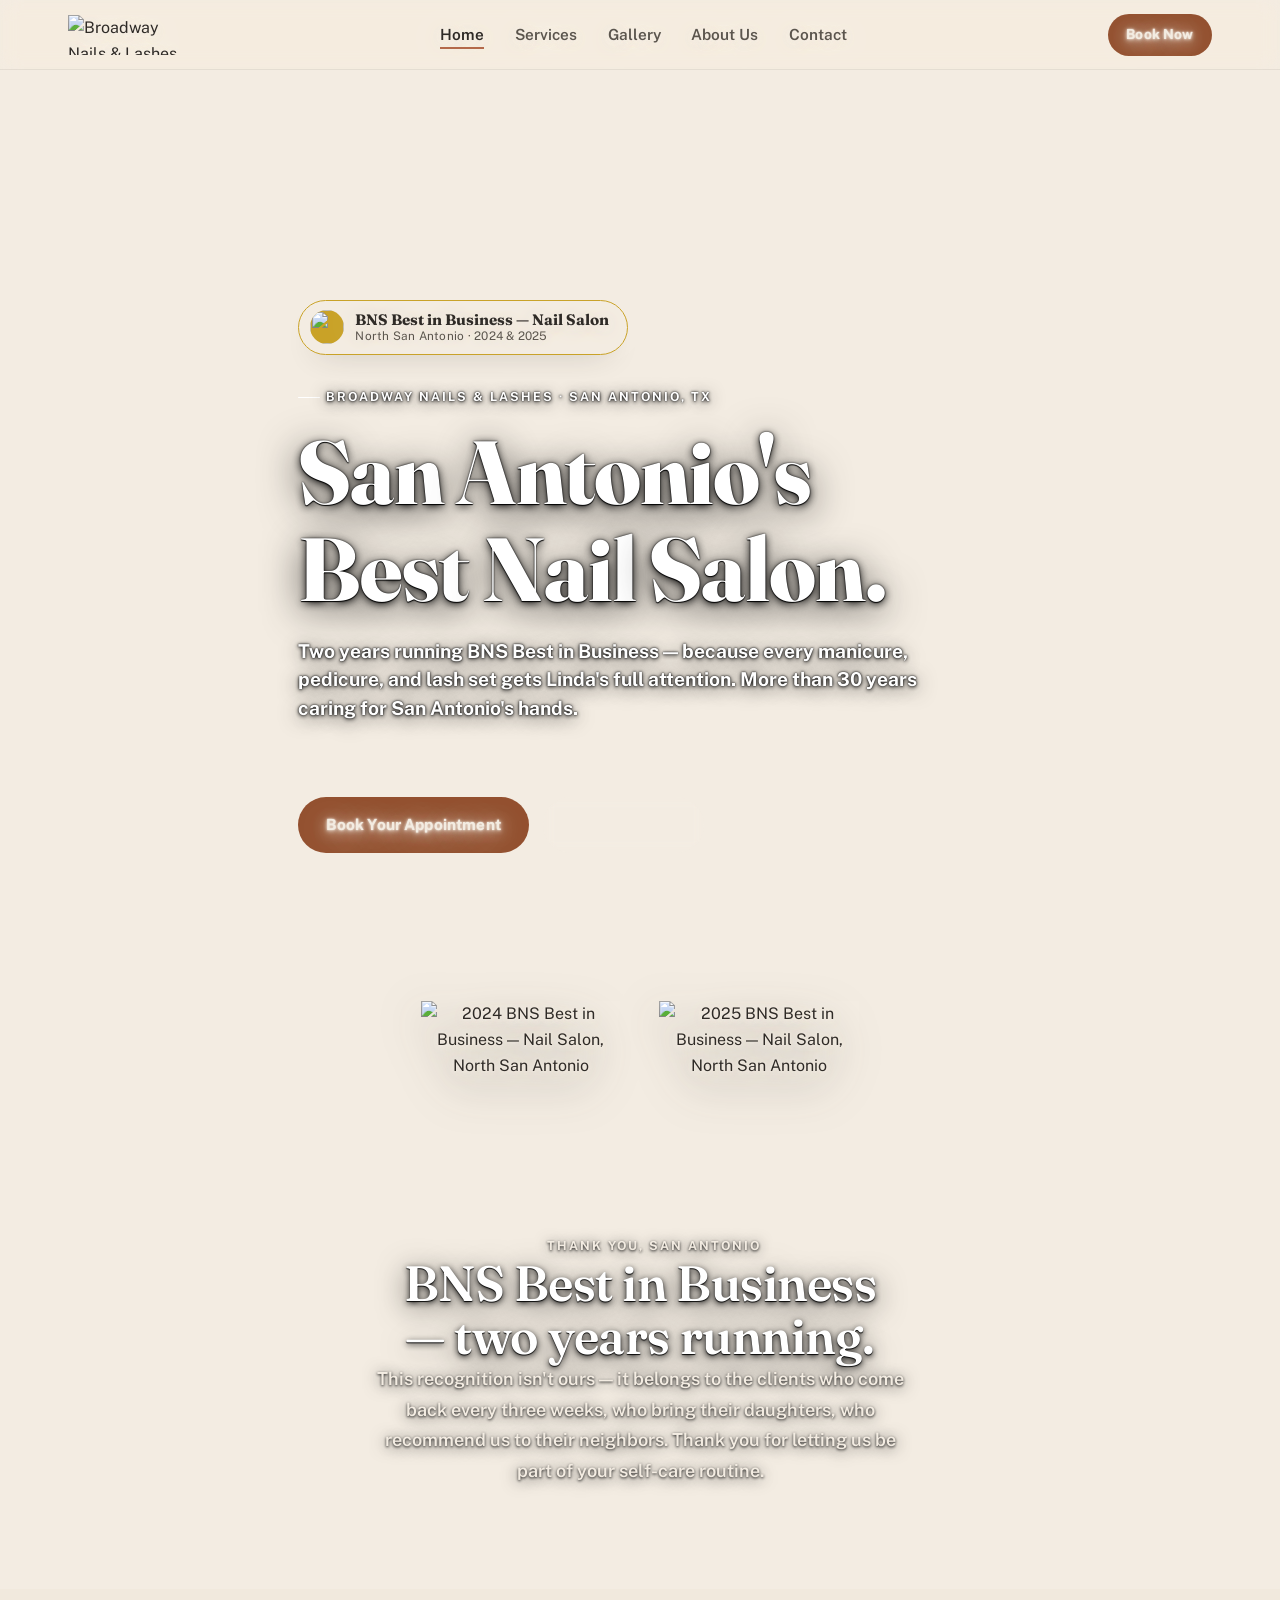
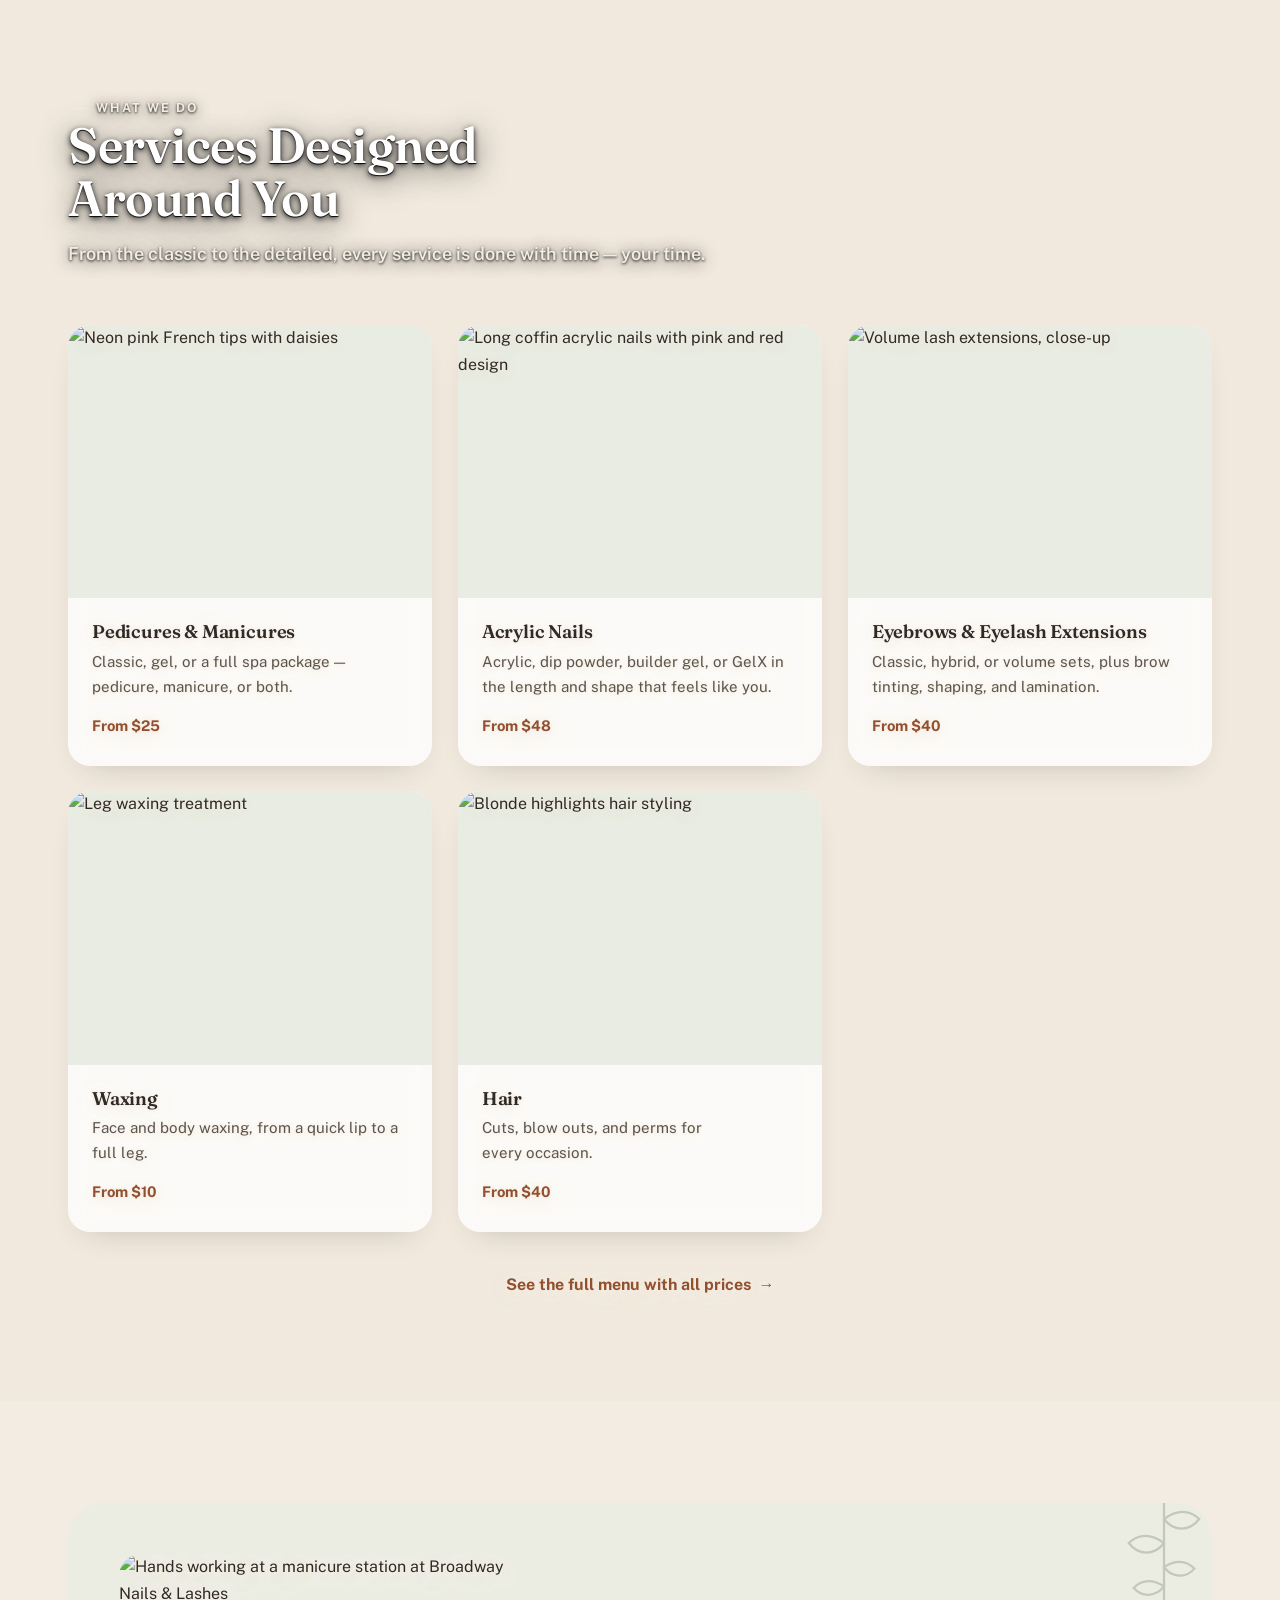
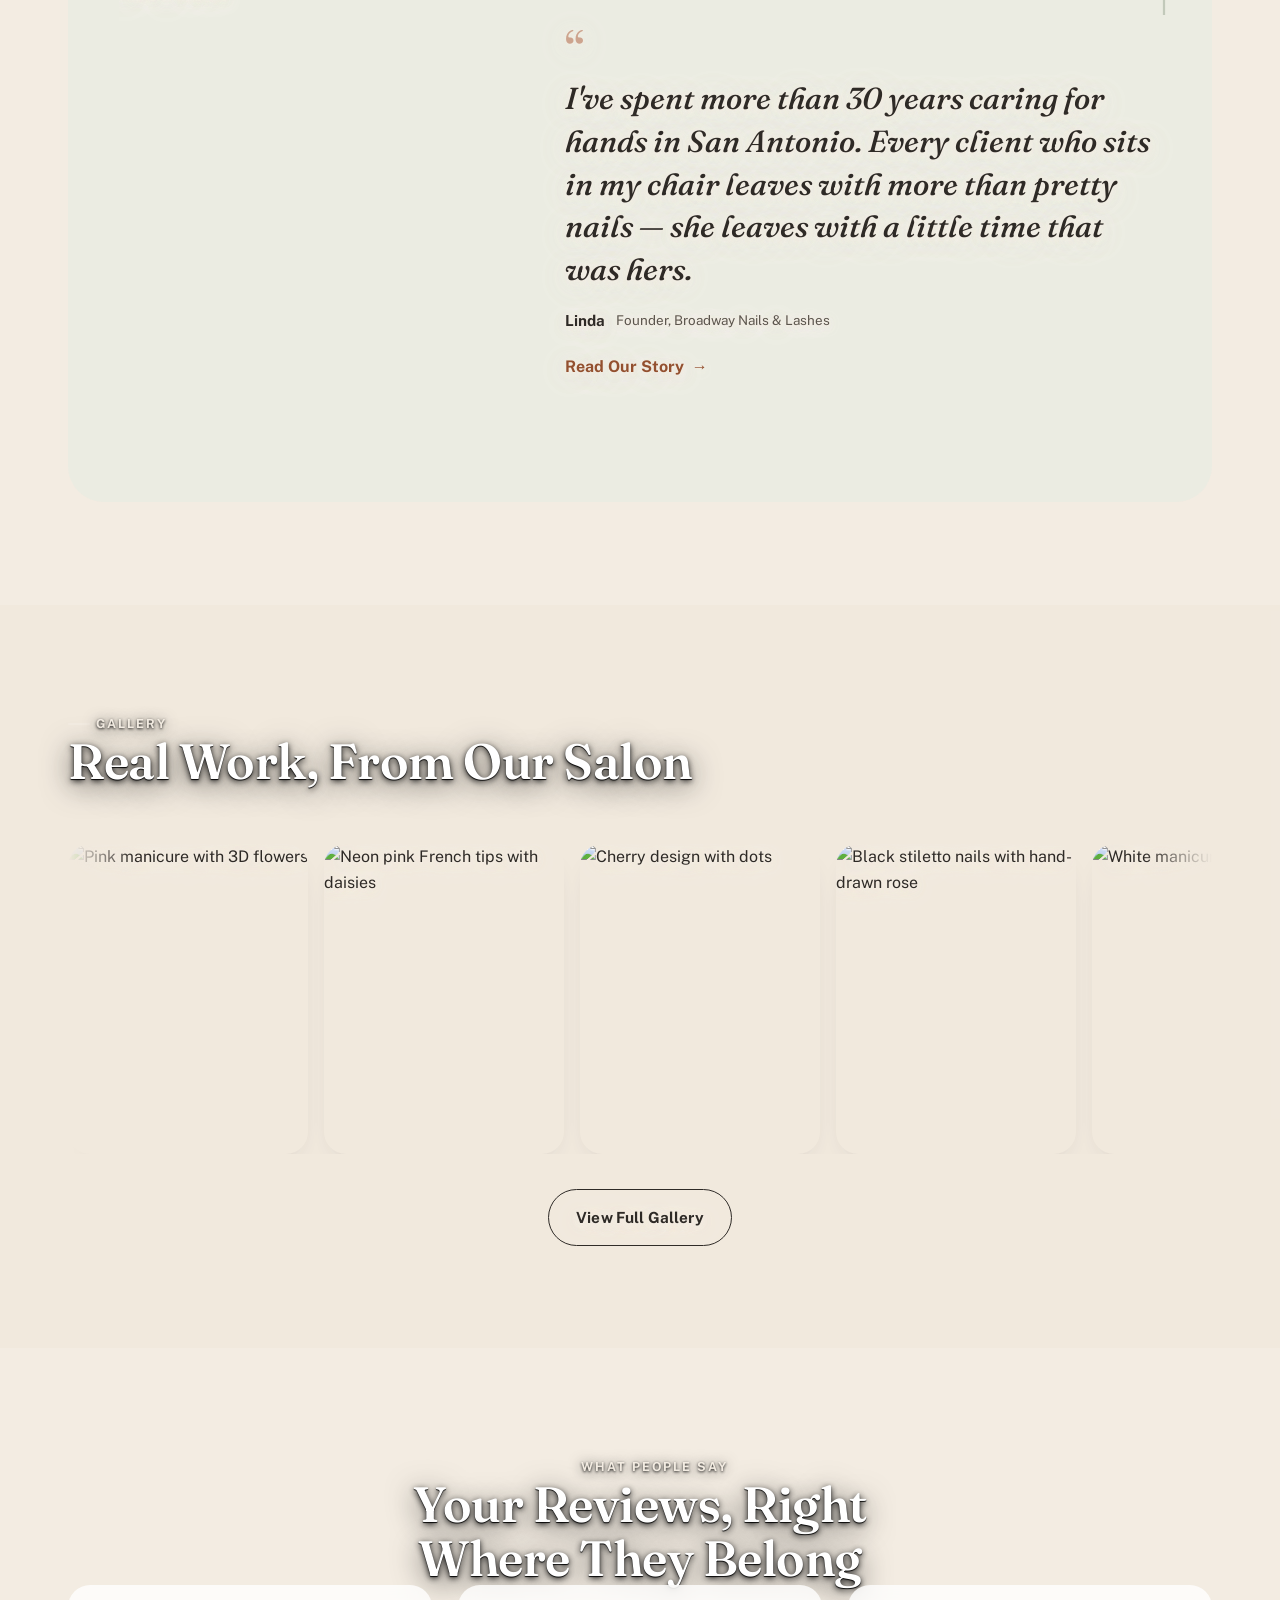
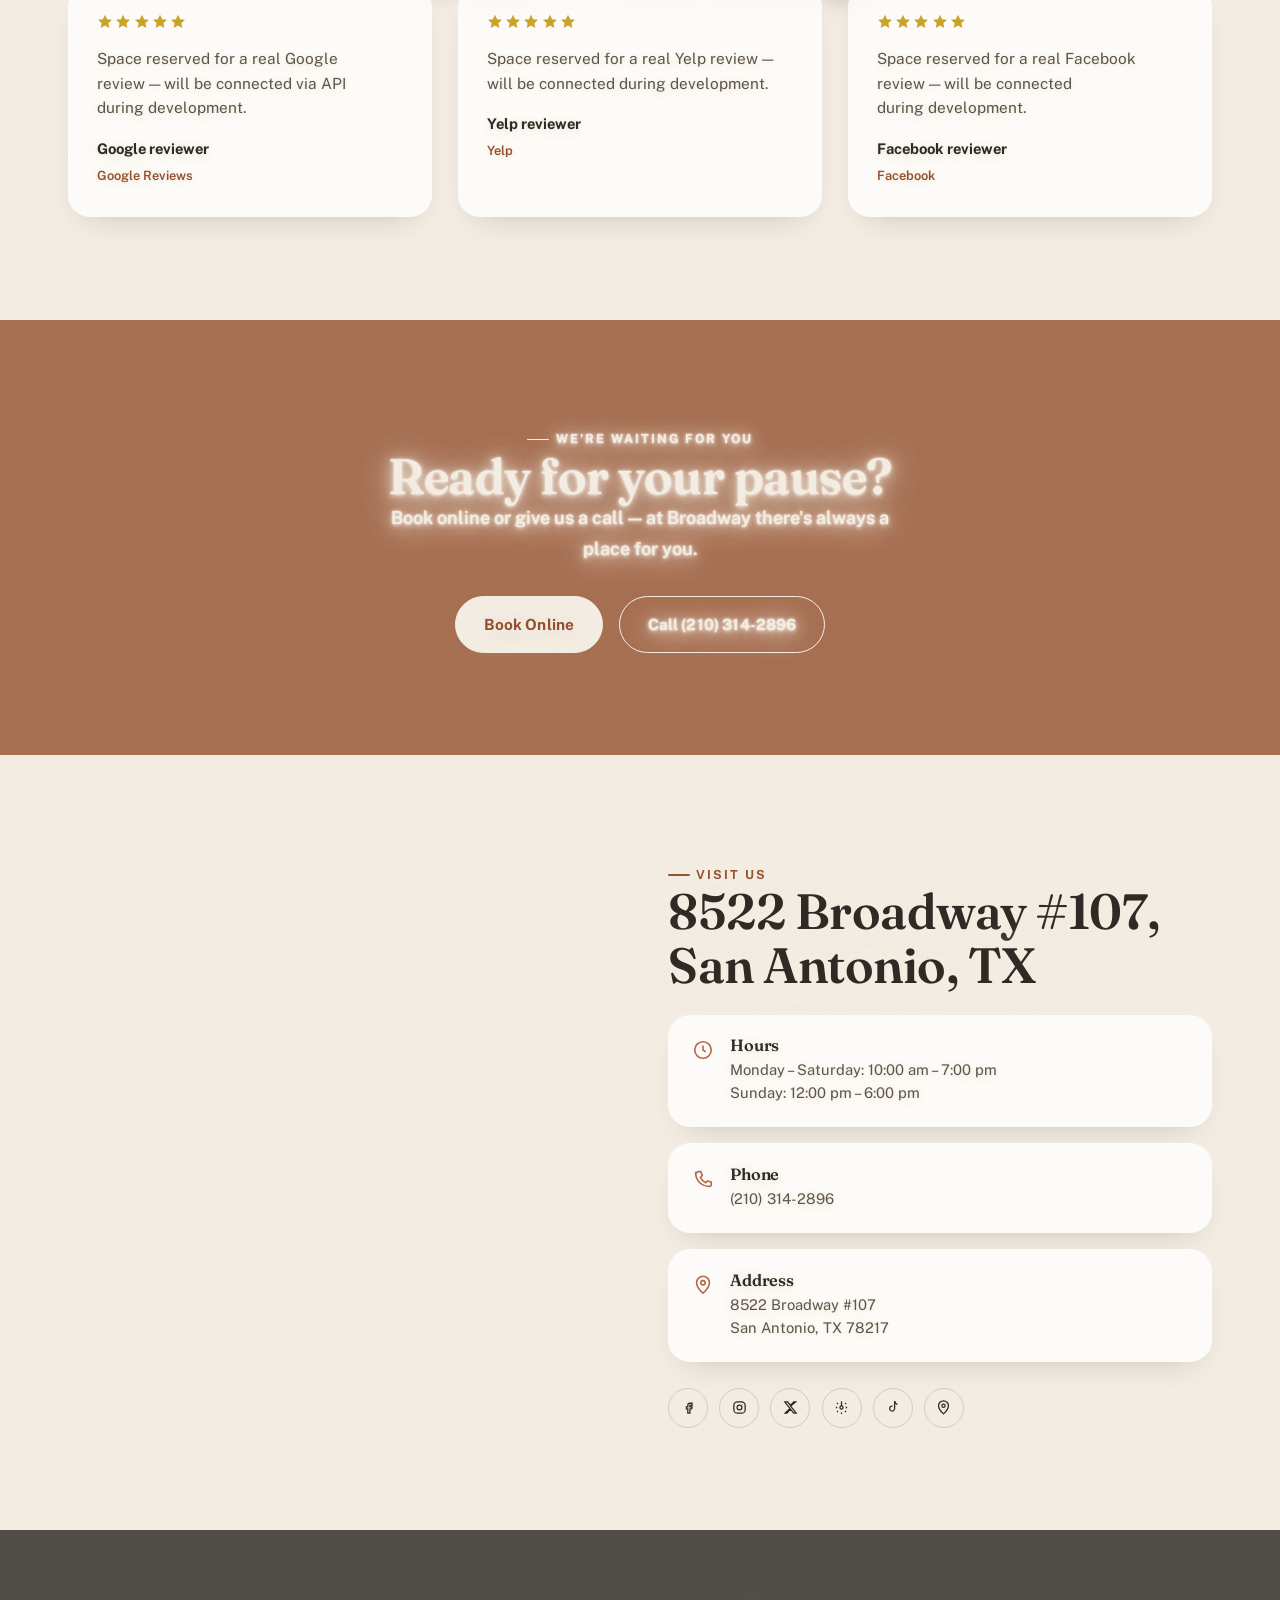
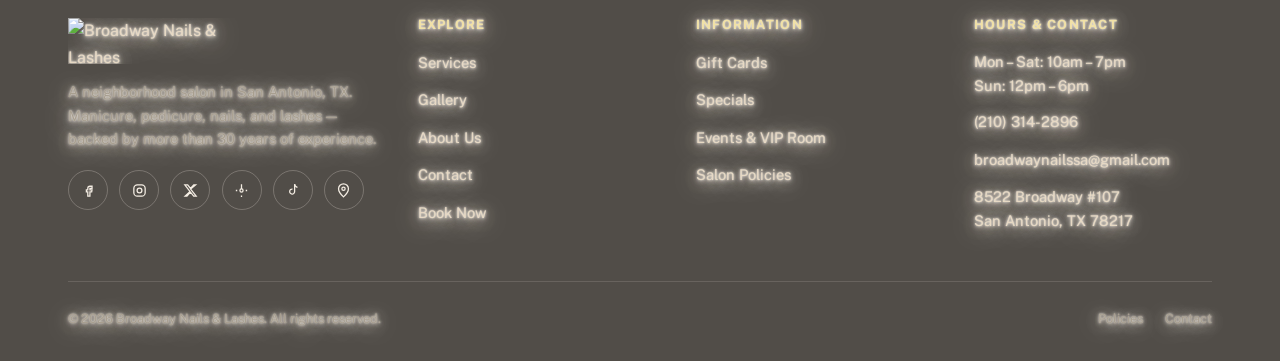
==== index.html @ 077be0fe "Add files via upload" ====
<!doctype html>
<html lang="en">
<head>
<meta charset="UTF-8">
<meta name="viewport" content="width=device-width, initial-scale=1">
<title>Broadway Nails & Lashes — Nail Salon in San Antonio, TX</title>
<meta name="description" content="Manicure, pedicure, nail extensions, and lashes at a family-run neighborhood salon in San Antonio, TX. Founded by Linda, with more than 30 years of experience. BNS Best in Business 2024 & 2025.">
<link rel="icon" href="favicon.ico" sizes="any">
<link rel="apple-touch-icon" href="assets/img/apple-touch-icon.png">
<link rel="preconnect" href="https://fonts.googleapis.com">
<link rel="preconnect" href="https://fonts.gstatic.com" crossorigin>
<link rel="stylesheet" href="https://fonts.googleapis.com/css2?family=Fraunces:ital,wght@0,400;0,500;0,600;0,700;1,400;1,500;1,600&family=Public+Sans:wght@400;500;600;700&display=swap">
<link rel="preload" as="image" href="assets/img/hero-bg-duotone-collage.webp" fetchpriority="high">
<link rel="stylesheet" href="styles.css?v=20260830a">
<link rel="canonical" href="https://broadwaynailsandlashes.com/">
<meta name="keywords" content="nail salon San Antonio, manicure San Antonio TX, pedicure San Antonio, nail salon 78217, Broadway Nails and Lashes, best nail salon San Antonio, lash extensions San Antonio">
<meta name="robots" content="index, follow, max-image-preview:large">
<meta name="theme-color" content="#B4694A">
<meta name="author" content="Broadway Nails & Lashes">

<!-- Open Graph -->
<meta property="og:type" content="website">
<meta property="og:site_name" content="Broadway Nails &amp; Lashes">
<meta property="og:title" content="Broadway Nails & Lashes — Nail Salon in San Antonio, TX">
<meta property="og:description" content="Manicure, pedicure, nail extensions, and lashes at a family-run neighborhood salon in San Antonio, TX. Founded by Linda, with more than 30 years of experience. BNS Best in Business 2024 & 2025.">
<meta property="og:url" content="https://broadwaynailsandlashes.com/">
<meta property="og:image" content="https://broadwaynailsandlashes.com/assets/img/hero-salon-wide.webp">
<meta property="og:image:width" content="1200">
<meta property="og:image:alt" content="Broadway Nails &amp; Lashes — San Antonio, TX">
<meta property="og:locale" content="en_US">

<!-- Twitter Card -->
<meta name="twitter:card" content="summary_large_image">
<meta name="twitter:title" content="Broadway Nails & Lashes — Nail Salon in San Antonio, TX">
<meta name="twitter:description" content="Manicure, pedicure, nail extensions, and lashes at a family-run neighborhood salon in San Antonio, TX. Founded by Linda, with more than 30 years of experience. BNS Best in Business 2024 & 2025.">
<meta name="twitter:image" content="https://broadwaynailsandlashes.com/assets/img/hero-salon-wide.webp">
<meta name="twitter:site" content="@broadwaynailssa">

<!-- Google Search Console verification — replace with your real code from search.google.com/search-console -->
<!-- <meta name="google-site-verification" content="REPLACE_WITH_YOUR_GSC_CODE"> -->

<!-- Google Analytics (GA4) — replace G-XXXXXXXXXX with your real Measurement ID -->
<!--
<script async src="https://www.googletagmanager.com/gtag/js?id=G-XXXXXXXXXX"></script>
<script>
  window.dataLayer = window.dataLayer || [];
  function gtag(){dataLayer.push(arguments);}
  gtag('js', new Date());
  gtag('config', 'G-XXXXXXXXXX');
</script>
-->

<script type="application/ld+json">
{
  "@context": "https://schema.org",
  "@type": "NailSalon",
  "@id": "https://broadwaynailsandlashes.com/#business",
  "name": "Broadway Nails & Lashes",
  "alternateName": "Broadway Nails and Lashes",
  "description": "Family-run nail salon in San Antonio, TX offering manicure, pedicure, nail extensions, lash & brow services, waxing, and hair styling. Founded by Linda, with more than 30 years of experience. Winner of BNS Best in Business \u2014 Nail Salon, North San Antonio, 2024 & 2025.",
  "image": [
    "https://broadwaynailsandlashes.com/assets/img/hero-salon-wide.webp",
    "https://broadwaynailsandlashes.com/assets/img/interior-salon-warm.webp"
  ],
  "logo": "https://broadwaynailsandlashes.com/assets/img/logo-full.webp",
  "url": "https://broadwaynailsandlashes.com/",
  "telephone": "+1-210-314-2896",
  "email": "broadwaynailssa@gmail.com",
  "priceRange": "$$",
  "currenciesAccepted": "USD",
  "paymentAccepted": "Cash, Credit Card, Debit Card",
  "address": {
    "@type": "PostalAddress",
    "streetAddress": "8522 Broadway #107",
    "addressLocality": "San Antonio",
    "addressRegion": "TX",
    "postalCode": "78217",
    "addressCountry": "US"
  },
  "geo": {
    "@type": "GeoCoordinates",
    "latitude": 29.5178,
    "longitude": -98.4624
  },
  "hasMap": "https://www.google.com/maps/place/Broadway+Nails+%26+Lashes/@29.5178036,-98.4625501,15z/data=!4m6!3m5!1s0x865cf52f52014299:0xa1b88b4aef656ddc!8m2!3d29.5178036!4d-98.4625501!16s%2Fg%2F11f765j8qv?entry=ttu",
  "openingHoursSpecification": [
    {
      "@type": "OpeningHoursSpecification",
      "dayOfWeek": ["Monday", "Tuesday", "Wednesday", "Thursday", "Friday", "Saturday"],
      "opens": "10:00",
      "closes": "19:00"
    },
    {
      "@type": "OpeningHoursSpecification",
      "dayOfWeek": ["Sunday"],
      "opens": "12:00",
      "closes": "18:00"
    }
  ],
  "sameAs": [
    "https://www.facebook.com/BroadwayNailsAndLashes/",
    "https://www.instagram.com/broadwaynailsandlashes/",
    "https://x.com/broadwaynailssa",
    "https://www.yelp.com/biz/broadway-nails-and-lashes-san-antonio-2",
    "https://www.tiktok.com/@broadway.nailslash"
  ],
  "award": "BNS Best in Business \u2014 Nail Salon, North San Antonio, Texas (2024 & 2025)",
  "founder": {
    "@type": "Person",
    "name": "Linda"
  },
  "areaServed": {
    "@type": "City",
    "name": "San Antonio"
  },
  "hasOfferCatalog": {
    "@type": "OfferCatalog",
    "name": "Services",
    "itemListElement": [
      { "@type": "Offer", "itemOffered": { "@type": "Service", "name": "Manicure" }, "priceRange": "$18\u2013$70" },
      { "@type": "Offer", "itemOffered": { "@type": "Service", "name": "Pedicure" }, "priceRange": "$30\u2013$120" },
      { "@type": "Offer", "itemOffered": { "@type": "Service", "name": "Nail Extensions (Acrylic, Dip, GelX, Builder Gel)" }, "priceRange": "$48\u2013$85" },
      { "@type": "Offer", "itemOffered": { "@type": "Service", "name": "Eyelash Extensions" }, "priceRange": "$65\u2013$160" },
      { "@type": "Offer", "itemOffered": { "@type": "Service", "name": "Brows & Waxing" }, "priceRange": "$8\u2013$110" },
      { "@type": "Offer", "itemOffered": { "@type": "Service", "name": "Hair Styling" }, "priceRange": "$40+" }
    ]
  }
}
</script>
</head>
<body>
<a class="skip-link" href="#contenido">Skip to content</a>

<div class="site-video-bg" aria-hidden="true">
  <video autoplay muted loop playsinline webkit-playsinline preload="auto">
    <source src="assets/video/hero-bg-nail-art.mp4" type="video/mp4">
  </video>
</div>

<header class="site-header">
  <div class="container header-inner">
    <a class="brand" href="index.html" aria-label="Broadway Nails & Lashes — home">
      <img src="assets/img/logo-header.webp" alt="Broadway Nails & Lashes" width="220" height="79">
    </a>
    <nav class="main-nav" aria-label="Main navigation">
      <ul>
        <li><a href="index.html" aria-current="page">Home</a></li>
        <li><a href="servicios.html">Services</a></li>
        <li><a href="galeria.html">Gallery</a></li>
        <li><a href="nosotros.html">About Us</a></li>
        <li><a href="contacto.html">Contact</a></li>
      </ul>
    </nav>
    <div class="header-cta">
      <a class="btn btn-primary btn-sm" href="https://www.fresha.com/a/broadway-nails-and-lashes-san-antonio-8522-broadway-qn6suuja/all-offer?menu=true&amp;pId=954452" target="_blank" rel="noopener">
        <span class="full">Book Now</span><span class="short">Book</span>
      </a>
      <button class="nav-toggle" aria-label="Open menu" aria-expanded="false">
        <svg viewBox="0 0 24 24" fill="none" stroke="currentColor" stroke-width="1.8"><path d="M3 6h18M3 12h18M3 18h18"/></svg>
      </button>
    </div>
  </div>
</header>

<div class="mobile-nav" id="mobile-nav">
  <nav aria-label="Mobile navigation">
    <ul>
      <li><a href="index.html">Home</a></li>
      <li><a href="servicios.html">Services</a></li>
      <li><a href="galeria.html">Gallery</a></li>
      <li><a href="nosotros.html">About Us</a></li>
      <li><a href="contacto.html">Contact</a></li>
    </ul>
    <div class="header-cta">
      <a class="btn btn-primary" href="https://www.fresha.com/a/broadway-nails-and-lashes-san-antonio-8522-broadway-qn6suuja/all-offer?menu=true&amp;pId=954452" target="_blank" rel="noopener">Book Now</a>
    </div>
  </nav>
</div>

<main id="contenido">

  <!-- HERO -->
  <section class="hero">
    <div class="hero__bg" data-hero-carousel>
      <img class="is-active" src="assets/img/hero-bg-duotone-collage.webp" alt="Collage of manicure, acrylic nails, lash extensions, waxing, and hair services at Broadway Nails &amp; Lashes, in a salmon-pink duotone" fetchpriority="high" loading="eager">
      <img src="assets/img/hero-bg-duotone-salmon.webp" alt="Interior of Broadway Nails &amp; Lashes, with manicure stations and a wall of nail polish, in a salmon-pink duotone" loading="eager">
    </div>
    <div class="container hero__content">
      <div class="hero__badge">
        <div class="badge-award">
          <span class="badge-icon badge-icon--photo" aria-hidden="true">
            <img src="assets/img/badge-bns-2025.webp" alt="" loading="eager">
          </span>
          <span class="badge-award-text">
            <strong>BNS Best in Business — Nail Salon</strong>
            <span>North San Antonio · 2024 &amp; 2025</span>
          </span>
        </div>
      </div>
      <span class="eyebrow">Broadway Nails &amp; Lashes · San Antonio, TX</span>
      <h1 class="h1">San Antonio's Best Nail Salon.</h1>
      <p class="lede">Two years running BNS Best in Business — because every manicure, pedicure, and lash set gets Linda's full attention. More than 30 years caring for San Antonio's hands.</p>
      <div class="hero__actions">
        <a class="btn btn-primary" href="https://www.fresha.com/a/broadway-nails-and-lashes-san-antonio-8522-broadway-qn6suuja/all-offer?menu=true&amp;pId=954452" target="_blank" rel="noopener">Book Your Appointment</a>
        <a class="btn btn-secondary btn-on-dark" href="servicios.html">View Services</a>
      </div>
    </div>
  </section>

  <!-- PREMIO -->
  <section class="section award-section">
    <div class="container section-head--center reveal">
      <div class="award-section__badge award-badges">
        <img src="assets/img/badge-bns-2024.webp" alt="2024 BNS Best in Business — Nail Salon, North San Antonio">
        <img src="assets/img/badge-bns-2025.webp" alt="2025 BNS Best in Business — Nail Salon, North San Antonio">
      </div>
      <span class="eyebrow" style="justify-content:center">Thank You, San Antonio</span>
      <h2 class="h2">BNS Best in Business — two years running.</h2>
      <p class="body-l">This recognition isn't ours — it belongs to the clients who come back every three weeks, who bring their daughters, who recommend us to their neighbors. Thank you for letting us be part of your self-care routine.</p>
    </div>
  </section>

  <!-- SERVICIOS DESTACADOS -->
  <section class="section section--alt">
    <div class="container">
      <div class="section-head reveal">
        <span class="eyebrow">What We Do</span>
        <h2 class="h2">Services Designed Around You</h2>
        <p class="body-l" style="margin-top:.8rem;">From the classic to the detailed, every service is done with time — your time.</p>
      </div>

      <div class="services-grid reveal-stagger">
        <article class="service-card">
          <div class="service-card__media">
            <img src="assets/img/nailart-hotpink-daisy.webp" alt="Neon pink French tips with daisies" loading="lazy" decoding="async">
          </div>
          <div class="service-card__body">
            <h3 class="h3" style="font-size:1.15rem;">Pedicures &amp; Manicures</h3>
            <p class="service-card__desc">Classic, gel, or a full spa package — pedicure, manicure, or both.</p>
            <span class="service-card__price">From $25</span>
          </div>
        </article>

        <article class="service-card">
          <div class="service-card__media">
            <img src="assets/img/nailart-red-heart-coffin.webp" alt="Long coffin acrylic nails with pink and red design" loading="lazy" decoding="async">
          </div>
          <div class="service-card__body">
            <h3 class="h3" style="font-size:1.15rem;">Acrylic Nails</h3>
            <p class="service-card__desc">Acrylic, dip powder, builder gel, or GelX in the length and shape that feels like you.</p>
            <span class="service-card__price">From $48</span>
          </div>
        </article>

        <article class="service-card">
          <div class="service-card__media">
            <img src="assets/img/lash-closeup.webp" alt="Volume lash extensions, close-up" loading="lazy" decoding="async">
          </div>
          <div class="service-card__body">
            <h3 class="h3" style="font-size:1.15rem;">Eyebrows &amp; Eyelash Extensions</h3>
            <p class="service-card__desc">Classic, hybrid, or volume sets, plus brow tinting, shaping, and lamination.</p>
            <span class="service-card__price">From $40</span>
          </div>
        </article>

        <article class="service-card">
          <div class="service-card__media">
            <img src="assets/img/waxing-treatment.webp" alt="Leg waxing treatment" loading="lazy" decoding="async">
          </div>
          <div class="service-card__body">
            <h3 class="h3" style="font-size:1.15rem;">Waxing</h3>
            <p class="service-card__desc">Face and body waxing, from a quick lip to a full leg.</p>
            <span class="service-card__price">From $10</span>
          </div>
        </article>

        <article class="service-card">
          <div class="service-card__media">
            <img src="assets/img/hair-blonde-highlights.webp" alt="Blonde highlights hair styling" loading="lazy" decoding="async">
          </div>
          <div class="service-card__body">
            <h3 class="h3" style="font-size:1.15rem;">Hair</h3>
            <p class="service-card__desc">Cuts, blow outs, and perms for every occasion.</p>
            <span class="service-card__price">From $40</span>
          </div>
        </article>
      </div>

      <div style="margin-top:2.5rem; text-align:center;">
        <a class="btn-ghost" href="servicios.html">See the full menu with all prices</a>
      </div>
    </div>
  </section>

  <!-- HISTORIA DE LINDA (elemento firma) -->
  <section class="section">
    <div class="container">
      <div class="linda-quote reveal">
        <svg class="linda-quote__sprig" viewBox="0 0 100 100" fill="none" stroke="currentColor" stroke-width="1.4" aria-hidden="true">
          <path d="M50 90 C50 60 50 40 50 10"/>
          <path d="M50 30c8-6 16-6 22 0-6 8-16 8-22 0z"/>
          <path d="M50 45c-8-6-16-6-22 0 6 8 16 8 22 0z"/>
          <path d="M50 60c8-5 14-4 19 1-5 6-14 6-19-1z"/>
          <path d="M50 72c-8-5-14-4-19 1 5 6 14 6 19-1z"/>
        </svg>
        <div class="linda-quote__media">
          <img src="assets/img/nail-station-hands.webp" alt="Hands working at a manicure station at Broadway Nails &amp; Lashes" loading="lazy" decoding="async">
        </div>
        <div>
          <span class="linda-quote__mark" aria-hidden="true">&ldquo;</span>
          <p class="linda-quote__text">I've spent more than 30 years caring for hands in San Antonio. Every client who sits in my chair leaves with more than pretty nails — she leaves with a little time that was hers.</p>
          <div class="linda-quote__attr">
            <strong>Linda</strong>
            <span>Founder, Broadway Nails &amp; Lashes</span>
          </div>
          <div style="margin-top:1.3rem;">
            <a class="btn-ghost" href="nosotros.html">Read Our Story</a>
          </div>
        </div>
      </div>
    </div>
  </section>

  <!-- GALERÍA -->
  <section class="section section--alt">
    <div class="container">
      <div class="section-head reveal">
        <span class="eyebrow">Gallery</span>
        <h2 class="h2">Real Work, From Our Salon</h2>
      </div>
      <div class="marquee reveal">
        <div class="marquee__track">
          <a class="marquee__item" href="galeria.html"><img src="assets/img/nailart-pink-glitter-floral.webp" alt="Pink manicure with 3D flowers" loading="lazy"></a>
          <a class="marquee__item" href="galeria.html"><img src="assets/img/nailart-hotpink-daisy.webp" alt="Neon pink French tips with daisies" loading="lazy"></a>
          <a class="marquee__item" href="galeria.html"><img src="assets/img/nailart-cherry-dots.webp" alt="Cherry design with dots" loading="lazy"></a>
          <a class="marquee__item" href="galeria.html"><img src="assets/img/nailart-black-rose-stiletto.webp" alt="Black stiletto nails with hand-drawn rose" loading="lazy"></a>
          <a class="marquee__item" href="galeria.html"><img src="assets/img/nailart-white-orchid.webp" alt="White manicure with orchid" loading="lazy"></a>
          <a class="marquee__item" href="galeria.html"><img src="assets/img/pedicure-area-2.webp" alt="Spa pedicure area" loading="lazy"></a>
          <a class="marquee__item" href="galeria.html"><img src="assets/img/nailart-black-floral-almond.webp" alt="Almond nails with black floral design" loading="lazy"></a>
          <a class="marquee__item" href="galeria.html"><img src="assets/img/nailart-red-heart-coffin.webp" alt="Coffin nails with hearts and glitter" loading="lazy"></a>
          <!-- duplicado exacto para el loop continuo -->
          <a class="marquee__item" href="galeria.html" aria-hidden="true" tabindex="-1"><img src="assets/img/nailart-pink-glitter-floral.webp" alt="" loading="lazy"></a>
          <a class="marquee__item" href="galeria.html" aria-hidden="true" tabindex="-1"><img src="assets/img/nailart-hotpink-daisy.webp" alt="" loading="lazy"></a>
          <a class="marquee__item" href="galeria.html" aria-hidden="true" tabindex="-1"><img src="assets/img/nailart-cherry-dots.webp" alt="" loading="lazy"></a>
          <a class="marquee__item" href="galeria.html" aria-hidden="true" tabindex="-1"><img src="assets/img/nailart-black-rose-stiletto.webp" alt="" loading="lazy"></a>
          <a class="marquee__item" href="galeria.html" aria-hidden="true" tabindex="-1"><img src="assets/img/nailart-white-orchid.webp" alt="" loading="lazy"></a>
          <a class="marquee__item" href="galeria.html" aria-hidden="true" tabindex="-1"><img src="assets/img/pedicure-area-2.webp" alt="" loading="lazy"></a>
          <a class="marquee__item" href="galeria.html" aria-hidden="true" tabindex="-1"><img src="assets/img/nailart-black-floral-almond.webp" alt="" loading="lazy"></a>
          <a class="marquee__item" href="galeria.html" aria-hidden="true" tabindex="-1"><img src="assets/img/nailart-red-heart-coffin.webp" alt="" loading="lazy"></a>
        </div>
      </div>
      <div style="margin-top:2.2rem; text-align:center;">
        <a class="btn btn-secondary" href="galeria.html">View Full Gallery</a>
      </div>
    </div>
  </section>

  <!-- PRUEBA SOCIAL (placeholder consciente — sin inventar reseñas) -->
  <section class="section">
    <div class="container">
      <div class="section-head--center reveal">
        <span class="eyebrow" style="justify-content:center;">What People Say</span>
        <h2 class="h2">Your Reviews, Right Where They Belong</h2>
      </div>
      <div class="services-grid reveal-stagger" style="grid-template-columns:repeat(auto-fit,minmax(240px,1fr));">
        <div class="review-card">
          <div class="review-card__stars" aria-hidden="true">
            <svg viewBox="0 0 20 20" fill="currentColor"><path d="M10 1l2.6 5.6 6.1.7-4.5 4.2 1.2 6-5.4-3-5.4 3 1.2-6L1.3 7.3l6.1-.7z"/></svg>
            <svg viewBox="0 0 20 20" fill="currentColor"><path d="M10 1l2.6 5.6 6.1.7-4.5 4.2 1.2 6-5.4-3-5.4 3 1.2-6L1.3 7.3l6.1-.7z"/></svg>
            <svg viewBox="0 0 20 20" fill="currentColor"><path d="M10 1l2.6 5.6 6.1.7-4.5 4.2 1.2 6-5.4-3-5.4 3 1.2-6L1.3 7.3l6.1-.7z"/></svg>
            <svg viewBox="0 0 20 20" fill="currentColor"><path d="M10 1l2.6 5.6 6.1.7-4.5 4.2 1.2 6-5.4-3-5.4 3 1.2-6L1.3 7.3l6.1-.7z"/></svg>
            <svg viewBox="0 0 20 20" fill="currentColor"><path d="M10 1l2.6 5.6 6.1.7-4.5 4.2 1.2 6-5.4-3-5.4 3 1.2-6L1.3 7.3l6.1-.7z"/></svg>
          </div>
          <p class="review-card__text">Space reserved for a real Google review — will be connected via API during development.</p>
          <div><span class="review-card__name">Google reviewer</span><br><span class="review-card__source">Google Reviews</span></div>
        </div>
        <div class="review-card">
          <div class="review-card__stars" aria-hidden="true">
            <svg viewBox="0 0 20 20" fill="currentColor"><path d="M10 1l2.6 5.6 6.1.7-4.5 4.2 1.2 6-5.4-3-5.4 3 1.2-6L1.3 7.3l6.1-.7z"/></svg>
            <svg viewBox="0 0 20 20" fill="currentColor"><path d="M10 1l2.6 5.6 6.1.7-4.5 4.2 1.2 6-5.4-3-5.4 3 1.2-6L1.3 7.3l6.1-.7z"/></svg>
            <svg viewBox="0 0 20 20" fill="currentColor"><path d="M10 1l2.6 5.6 6.1.7-4.5 4.2 1.2 6-5.4-3-5.4 3 1.2-6L1.3 7.3l6.1-.7z"/></svg>
            <svg viewBox="0 0 20 20" fill="currentColor"><path d="M10 1l2.6 5.6 6.1.7-4.5 4.2 1.2 6-5.4-3-5.4 3 1.2-6L1.3 7.3l6.1-.7z"/></svg>
            <svg viewBox="0 0 20 20" fill="currentColor"><path d="M10 1l2.6 5.6 6.1.7-4.5 4.2 1.2 6-5.4-3-5.4 3 1.2-6L1.3 7.3l6.1-.7z"/></svg>
          </div>
          <p class="review-card__text">Space reserved for a real Yelp review — will be connected during development.</p>
          <div><span class="review-card__name">Yelp reviewer</span><br><span class="review-card__source">Yelp</span></div>
        </div>
        <div class="review-card">
          <div class="review-card__stars" aria-hidden="true">
            <svg viewBox="0 0 20 20" fill="currentColor"><path d="M10 1l2.6 5.6 6.1.7-4.5 4.2 1.2 6-5.4-3-5.4 3 1.2-6L1.3 7.3l6.1-.7z"/></svg>
            <svg viewBox="0 0 20 20" fill="currentColor"><path d="M10 1l2.6 5.6 6.1.7-4.5 4.2 1.2 6-5.4-3-5.4 3 1.2-6L1.3 7.3l6.1-.7z"/></svg>
            <svg viewBox="0 0 20 20" fill="currentColor"><path d="M10 1l2.6 5.6 6.1.7-4.5 4.2 1.2 6-5.4-3-5.4 3 1.2-6L1.3 7.3l6.1-.7z"/></svg>
            <svg viewBox="0 0 20 20" fill="currentColor"><path d="M10 1l2.6 5.6 6.1.7-4.5 4.2 1.2 6-5.4-3-5.4 3 1.2-6L1.3 7.3l6.1-.7z"/></svg>
            <svg viewBox="0 0 20 20" fill="currentColor"><path d="M10 1l2.6 5.6 6.1.7-4.5 4.2 1.2 6-5.4-3-5.4 3 1.2-6L1.3 7.3l6.1-.7z"/></svg>
          </div>
          <p class="review-card__text">Space reserved for a real Facebook review — will be connected during development.</p>
          <div><span class="review-card__name">Facebook reviewer</span><br><span class="review-card__source">Facebook</span></div>
        </div>
      </div>
    </div>
  </section>

  <!-- CTA FINAL -->
  <section class="section section--terracota cta-final">
    <div class="container reveal">
      <span class="eyebrow" style="justify-content:center; color:var(--crema);">We're Waiting for You</span>
      <h2 class="h2">Ready for your pause?</h2>
      <p class="body-l" style="color:var(--crema); max-width:46ch; margin-inline:auto;">Book online or give us a call — at Broadway there's always a place for you.</p>
      <div class="cta-final__actions">
        <a class="btn btn-on-dark btn-secondary" href="https://www.fresha.com/a/broadway-nails-and-lashes-san-antonio-8522-broadway-qn6suuja/all-offer?menu=true&amp;pId=954452" target="_blank" rel="noopener" style="background:var(--crema); color:var(--terracota-dark); border-color:var(--crema);">Book Online</a>
        <a class="btn btn-secondary btn-on-dark" href="tel:+12103142896">Call (210) 314-2896</a>
      </div>
    </div>
  </section>

  <!-- MAPA + INFO -->
  <section class="section">
    <div class="container">
      <div class="split-block reveal">
        <div class="split-block__media">
          <div class="map-embed">
            <iframe src="https://www.google.com/maps?q=8522+Broadway+%23107,+San+Antonio,+TX+78217&output=embed" title="Map showing the location of Broadway Nails &amp; Lashes" loading="lazy" referrerpolicy="no-referrer-when-downgrade"></iframe>
          </div>
        </div>
        <div>
          <span class="eyebrow">Visit Us</span>
          <h2 class="h2" style="margin-bottom:1.4rem;">8522 Broadway #107, San Antonio, TX</h2>
          <div style="display:flex; flex-direction:column; gap:1rem;">
            <div class="info-card">
              <svg viewBox="0 0 24 24" fill="none" stroke="currentColor" stroke-width="1.8"><circle cx="12" cy="12" r="9"/><path d="M12 7v5l3 2"/></svg>
              <div>
                <h3>Hours</h3>
                <p>Monday – Saturday: 10:00 am – 7:00 pm<br>Sunday: 12:00 pm – 6:00 pm</p>
              </div>
            </div>
            <div class="info-card">
              <svg viewBox="0 0 24 24" fill="none" stroke="currentColor" stroke-width="1.8"><path d="M4 5c0 8.8 6.2 15 15 15 1.1 0 2-.9 2-2v-2.6l-4-1.4-2 2c-2.6-1.2-4.6-3.2-5.8-5.8l2-2L9.6 4H7C5.9 4 5 4.9 5 5c0 0-1 0-1 0z"/></svg>
              <div>
                <h3>Phone</h3>
                <p><a href="tel:+12103142896">(210) 314-2896</a></p>
              </div>
            </div>
            <div class="info-card">
              <svg viewBox="0 0 24 24" fill="none" stroke="currentColor" stroke-width="1.8"><path d="M12 21s7-6.3 7-11.5A7 7 0 105 9.5C5 14.7 12 21 12 21z"/><circle cx="12" cy="9.5" r="2.3"/></svg>
              <div>
                <h3>Address</h3>
                <p>8522 Broadway #107<br>San Antonio, TX 78217</p>
              </div>
            </div>
          </div>
          <div class="social-row" style="margin-top:1.6rem;">
            <a href="https://www.facebook.com/BroadwayNailsAndLashes/" target="_blank" rel="noopener" aria-label="Facebook"><svg viewBox="0 0 24 24" fill="none" stroke="currentColor" stroke-width="1.8"><path d="M14 9h3V6h-3c-1.7 0-3 1.3-3 3v2H9v3h2v6h3v-6h2.5l.5-3H14V9z"/></svg></a>
            <a href="https://www.instagram.com/broadwaynailsandlashes/" target="_blank" rel="noopener" aria-label="Instagram"><svg viewBox="0 0 24 24" fill="none" stroke="currentColor" stroke-width="1.8"><rect x="4" y="4" width="16" height="16" rx="5"/><circle cx="12" cy="12" r="3.4"/><circle cx="16.4" cy="7.6" r="0.6" fill="currentColor" stroke="none"/></svg></a>
            <a href="https://x.com/broadwaynailssa" target="_blank" rel="noopener" aria-label="Twitter / X"><svg viewBox="0 0 24 24" fill="none" stroke="currentColor" stroke-width="1.8"><path d="M4 4l7.4 9.5L4.4 20H7l5-5.6L16.5 20H20l-7.8-10L19.2 4H16.6l-4.6 5.1L8 4H4z"/></svg></a>
            <a href="https://www.yelp.com/biz/broadway-nails-and-lashes-san-antonio-2" target="_blank" rel="noopener" aria-label="Yelp"><svg viewBox="0 0 24 24" fill="none" stroke="currentColor" stroke-width="1.8"><path d="M12 3v7M12 21v-2M6 12H4M20 12h-2M7 7l-1.4-1.4M18.4 18.4L17 17M17 7l1.4-1.4M5.6 18.4L7 17"/><circle cx="12" cy="12" r="2.2"/></svg></a>
            <a href="https://www.tiktok.com/@broadway.nailslash" target="_blank" rel="noopener" aria-label="TikTok"><svg viewBox="0 0 24 24" fill="none" stroke="currentColor" stroke-width="1.8"><path d="M15 3v10.5a3.5 3.5 0 11-3-3.46"/><path d="M15 3c.3 2.4 2 4.2 4 4.5"/></svg></a>
            <a href="https://www.google.com/maps/place/Broadway+Nails+%26+Lashes/@29.5178036,-98.4625501,15z/data=!4m6!3m5!1s0x865cf52f52014299:0xa1b88b4aef656ddc!8m2!3d29.5178036!4d-98.4625501!16s%2Fg%2F11f765j8qv?entry=ttu" target="_blank" rel="noopener" aria-label="Google Maps"><svg viewBox="0 0 24 24" fill="none" stroke="currentColor" stroke-width="1.8"><path d="M12 21s7-6.3 7-11.5A7 7 0 105 9.5C5 14.7 12 21 12 21z"/><circle cx="12" cy="9.5" r="2.3"/></svg></a>
          </div>
        </div>
      </div>
    </div>
  </section>

</main>

<footer class="site-footer">
  <div class="container">
    <div class="footer-top">
      <div class="footer-brand">
        <img src="assets/img/logo-full-cream.webp" alt="Broadway Nails & Lashes" width="200" height="93">
        <p>A neighborhood salon in San Antonio, TX. Manicure, pedicure, nails, and lashes — backed by more than 30 years of experience.</p>
        <div class="social-row social-row--dark" style="margin-top:1.2rem;">
          <a href="https://www.facebook.com/BroadwayNailsAndLashes/" target="_blank" rel="noopener" aria-label="Facebook"><svg viewBox="0 0 24 24" fill="none" stroke="currentColor" stroke-width="1.8"><path d="M14 9h3V6h-3c-1.7 0-3 1.3-3 3v2H9v3h2v6h3v-6h2.5l.5-3H14V9z"/></svg></a>
          <a href="https://www.instagram.com/broadwaynailsandlashes/" target="_blank" rel="noopener" aria-label="Instagram"><svg viewBox="0 0 24 24" fill="none" stroke="currentColor" stroke-width="1.8"><rect x="4" y="4" width="16" height="16" rx="5"/><circle cx="12" cy="12" r="3.4"/></svg></a>
          <a href="https://x.com/broadwaynailssa" target="_blank" rel="noopener" aria-label="Twitter / X"><svg viewBox="0 0 24 24" fill="none" stroke="currentColor" stroke-width="1.8"><path d="M4 4l7.4 9.5L4.4 20H7l5-5.6L16.5 20H20l-7.8-10L19.2 4H16.6l-4.6 5.1L8 4H4z"/></svg></a>
          <a href="https://www.yelp.com/biz/broadway-nails-and-lashes-san-antonio-2" target="_blank" rel="noopener" aria-label="Yelp"><svg viewBox="0 0 24 24" fill="none" stroke="currentColor" stroke-width="1.8"><circle cx="12" cy="12" r="2.2"/><path d="M12 3v7M12 21v-2M6 12H4M20 12h-2"/></svg></a>
          <a href="https://www.tiktok.com/@broadway.nailslash" target="_blank" rel="noopener" aria-label="TikTok"><svg viewBox="0 0 24 24" fill="none" stroke="currentColor" stroke-width="1.8"><path d="M15 3v10.5a3.5 3.5 0 11-3-3.46"/><path d="M15 3c.3 2.4 2 4.2 4 4.5"/></svg></a>
          <a href="https://www.google.com/maps/place/Broadway+Nails+%26+Lashes/@29.5178036,-98.4625501,15z/data=!4m6!3m5!1s0x865cf52f52014299:0xa1b88b4aef656ddc!8m2!3d29.5178036!4d-98.4625501!16s%2Fg%2F11f765j8qv?entry=ttu" target="_blank" rel="noopener" aria-label="Google Maps"><svg viewBox="0 0 24 24" fill="none" stroke="currentColor" stroke-width="1.8"><path d="M12 21s7-6.3 7-11.5A7 7 0 105 9.5C5 14.7 12 21 12 21z"/><circle cx="12" cy="9.5" r="2.3"/></svg></a>
        </div>
      </div>
      <div class="footer-col">
        <h4>Explore</h4>
        <ul>
          <li><a href="servicios.html">Services</a></li>
          <li><a href="galeria.html">Gallery</a></li>
          <li><a href="nosotros.html">About Us</a></li>
          <li><a href="contacto.html">Contact</a></li>
          <li><a href="https://www.fresha.com/a/broadway-nails-and-lashes-san-antonio-8522-broadway-qn6suuja/all-offer?menu=true&amp;pId=954452" target="_blank" rel="noopener">Book Now</a></li>
        </ul>
      </div>
      <div class="footer-col">
        <h4>Information</h4>
        <ul>
          <li><a href="gift-card.html">Gift Cards</a></li>
          <li><a href="specials.html">Specials</a></li>
          <li><a href="events.html">Events &amp; VIP Room</a></li>
          <li><a href="policies.html">Salon Policies</a></li>
        </ul>
      </div>
      <div class="footer-col">
        <h4>Hours &amp; Contact</h4>
        <ul>
          <li><p>Mon – Sat: 10am – 7pm<br>Sun: 12pm – 6pm</p></li>
          <li><a href="tel:+12103142896">(210) 314-2896</a></li>
          <li><a href="mailto:broadwaynailssa@gmail.com">broadwaynailssa@gmail.com</a></li>
          <li><p>8522 Broadway #107<br>San Antonio, TX 78217</p></li>
        </ul>
      </div>
    </div>
    <div class="footer-bottom">
      <p>© 2026 Broadway Nails &amp; Lashes. All rights reserved.</p>
      <div class="footer-bottom-links">
        <a href="policies.html">Policies</a>
        <a href="contacto.html">Contact</a>
      </div>
    </div>
  </div>
</footer>

<script defer src="lib/manifest.js"></script>
<script defer src="main.js?v=20260830a"></script>
</body>
</html>
---- styles.css ----
/* =============================================================
   BROADWAY NAILS & LASHES — Sistema de diseño
   Concepto: "tu pausa, en Broadway" — barrio, cálido, familiar.
   Paleta: Terracota / Crema / Salvia / Carbón / Oro (exclusivo premio)
   ============================================================= */

/* =============================================================
   1. Tokens
   ============================================================= */
:root {
  /* --- Color de marca (del brief, no negociable) --- */
  --terracota:       #B4694A;
  --terracota-dark:  #93502F;
  --terracota-deep:  #7C4225; /* fondos sólidos con texto crema — cumple WCAG AA 4.5:1 */
  --terracota-light: #E3B49F;
  --terracota-wash:  #F5E4DA;

  --crema:      #F3ECE2;
  --crema-dark: #E7D9C4;
  --crema-deep: #DCCBAF;

  --salvia:       #7A8B6F;
  --salvia-dark:  #5B6A52;
  --salvia-light: #CBD5C0;
  --salvia-wash:  #E8ECE2;

  --carbon:      #2E2A26;
  --carbon-soft: #5B554D;
  --carbon-faint:#A89F90; /* ajustado para 4.5:1 sobre --carbon (WCAG AA) */

  --oro:       #C9A227;  /* EXCLUSIVO: badge premio 2024/2025 */
  --oro-light: #F1E1A6;
  --oro-deep:  #8C6E16;

  --white: #FFFFFF;

  /* --- Semántica --- */
  --bg:          var(--crema);
  --bg-alt:      var(--crema-dark);
  --text:        var(--carbon);
  --text-soft:   var(--carbon-soft);
  --accent:      var(--terracota);
  --accent-2:    var(--salvia);

  /* --- Tipografía --- */
  --display: "Fraunces", "Iowan Old Style", Georgia, serif;
  --sans: "Public Sans", -apple-system, BlinkMacSystemFont, "Segoe UI", sans-serif;

  /* --- Forma --- */
  --radius-s: 12px;
  --radius-m: 22px;
  --radius-l: 36px;
  --radius-pill: 999px;

  /* --- Sombra --- */
  --shadow-soft: 0 24px 60px -34px rgba(46, 42, 38, .38);
  --shadow-card: 0 14px 32px -20px rgba(46, 42, 38, .30);
  --shadow-lift: 0 30px 70px -28px rgba(147, 80, 47, .35);

  /* --- Ritmo --- */
  --gutter: clamp(1.25rem, 4vw, 3rem);
  --section-pad: clamp(3.5rem, 8vw, 7.5rem);
  --container: 1240px;
  --container-narrow: 800px;

  /* --- Movimiento --- */
  --ease-out:  cubic-bezier(0.16, 1, 0.3, 1);
  --ease-soft: cubic-bezier(0.25, 0.46, 0.45, 0.94);
  --dur: .5s;
}

/* =============================================================
   2. Reset & base
   ============================================================= */
*, *::before, *::after { box-sizing: border-box; margin: 0; }
html {
  -webkit-text-size-adjust: 100%;
  tab-size: 2;
  overflow-x: clip;
  scroll-behavior: smooth;
  scroll-padding-top: 96px;
}
@media (prefers-reduced-motion: reduce) { html { scroll-behavior: auto; } }

body {
  background: var(--bg);
  color: var(--text);
  font-family: var(--sans);
  font-size: 16px;
  line-height: 1.65;
  -webkit-font-smoothing: antialiased;
  text-rendering: optimizeLegibility;
  overflow-x: clip;
  overscroll-behavior-y: none;
  /* Halo claro para que el texto siga leyéndose bien sobre el video de fondo,
     sin necesitar un velo pesado que le quite nitidez al video. Inofensivo
     sobre tarjetas/botones opacos — ahí es casi imperceptible. */
  text-shadow: 0 0 2px rgba(243,236,226,1), 0 1px 4px rgba(243,236,226,.98), 0 2px 14px rgba(243,236,226,.95), 0 4px 32px rgba(243,236,226,.9);
}

img, svg, video { display: block; max-width: 100%; }
img { height: auto; }
button { font: inherit; color: inherit; cursor: pointer; border: 0; background: none; }
a { color: inherit; text-decoration: none; }
ul, ol { list-style: none; padding: 0; }
p { text-wrap: pretty; }
h1, h2, h3, h4 { text-wrap: balance; line-height: 1.08; font-family: var(--display); font-weight: 600; color: var(--carbon); letter-spacing: -0.01em; }
input, textarea, select { font: inherit; color: inherit; }

::selection { background: var(--terracota-light); color: var(--carbon); }

:focus-visible {
  outline: 2px solid var(--terracota);
  outline-offset: 3px;
  border-radius: 4px;
}

/* =============================================================
   3. Utilidades
   ============================================================= */
.skip-link {
  position: fixed; top: -100px; left: 1rem;
  padding: .7rem 1.2rem; background: var(--carbon); color: var(--crema);
  z-index: 9999; border-radius: var(--radius-s); font-weight: 600;
  transition: top .3s var(--ease-out);
}
.skip-link:focus { top: 1rem; }

/* Fondo de video fijo para todo el sitio: queda detrás de cada página mientras
   el contenido se desplaza encima (las secciones sin fondo propio lo dejan ver). */
.site-video-bg {
  position: fixed; inset: 0; z-index: -1;
  overflow: hidden; background: var(--crema); pointer-events: none;
}
.site-video-bg video { width: 100%; height: 100%; object-fit: cover; object-position: center 42%; }
.site-video-bg::before {
  content: ""; position: absolute; inset: 0;
  background: linear-gradient(to bottom, rgba(243,236,226,.3), rgba(243,236,226,.12) 30%, rgba(243,236,226,.16) 70%, rgba(243,236,226,.34));
}
@media (prefers-reduced-motion: reduce) {
  .site-video-bg video { display: none; }
  .site-video-bg { background: var(--crema); }
}

.container { width: 100%; max-width: var(--container); margin-inline: auto; padding-inline: var(--gutter); }
.container-narrow { width: 100%; max-width: var(--container-narrow); margin-inline: auto; padding-inline: var(--gutter); }

.sr-only {
  position: absolute; width: 1px; height: 1px; padding: 0; margin: -1px;
  overflow: hidden; clip: rect(0,0,0,0); white-space: nowrap; border: 0;
}

.eyebrow {
  display: inline-flex; align-items: center; gap: .5em;
  font-family: var(--sans); font-weight: 700; font-size: .78rem;
  letter-spacing: .16em; text-transform: uppercase; color: var(--terracota-dark);
}
.eyebrow::before {
  content: ""; width: 22px; height: 1.5px; background: currentColor; border-radius: 2px;
}

.section { padding-block: var(--section-pad); position: relative; }
.section--alt { background: rgba(231,217,196,.16); }
.section--carbon { background: rgba(46,42,38,.82); backdrop-filter: blur(10px); -webkit-backdrop-filter: blur(10px); color: var(--crema); }
.section--carbon h1, .section--carbon h2, .section--carbon h3 { color: var(--crema); }
.section--terracota { background: rgba(147,80,47,.8); backdrop-filter: blur(10px); -webkit-backdrop-filter: blur(10px); color: var(--crema); }
.section--terracota h1, .section--terracota h2, .section--terracota h3 { color: var(--crema); }

.section-head { max-width: 640px; margin-bottom: clamp(2rem, 5vw, 3.5rem); }
.section-head--center { max-width: 640px; margin-inline: auto; text-align: center; }
/* Texto que se apoya directo sobre el video: blanco/crema con sombra oscura,
   para que se despegue tanto en las partes claras como oscuras del video. */
.section-head .eyebrow, .section-head--center .eyebrow {
  color: var(--crema); text-shadow: 0 1px 3px rgba(0,0,0,.9), 0 2px 14px rgba(0,0,0,.75);
}
.section-head h1, .section-head h2, .section-head h3, .section-head h4,
.section-head--center h1, .section-head--center h2, .section-head--center h3, .section-head--center h4 {
  color: var(--white); text-shadow: 0 2px 6px rgba(0,0,0,.9), 0 6px 30px rgba(0,0,0,.75), 0 1px 1px rgba(0,0,0,.95);
}
.section-head p, .section-head--center p {
  color: var(--crema); text-shadow: 0 1px 3px rgba(0,0,0,.9), 0 2px 16px rgba(0,0,0,.75);
}

/* =============================================================
   4. Tipografía
   ============================================================= */
.h1 { font-size: clamp(2.6rem, 5.4vw, 4.6rem); }
.h2 { font-size: clamp(2rem, 4vw, 3.1rem); }
.h3 { font-size: clamp(1.4rem, 2.4vw, 1.9rem); }
.lede {
  font-family: var(--display); font-weight: 500; font-style: italic;
  font-size: clamp(1.15rem, 2vw, 1.5rem); color: var(--carbon); line-height: 1.5;
}
.body-l { font-size: 1.125rem; line-height: 1.7; color: var(--carbon); font-weight: 600; }

/* =============================================================
   5. Componentes
   ============================================================= */

/* --- Botones --- */
.btn {
  display: inline-flex; align-items: center; justify-content: center; gap: .55em;
  padding: .95em 1.8em; border-radius: var(--radius-pill);
  font-weight: 700; font-size: .96rem; letter-spacing: .01em;
  transition: transform .35s var(--ease-out), box-shadow .35s var(--ease-out), background-color .35s var(--ease-out), color .35s var(--ease-out);
  white-space: nowrap;
}
.btn-primary {
  background: var(--terracota-dark); color: var(--crema);
  box-shadow: var(--shadow-lift);
}
.btn-primary:hover { background: var(--terracota-deep); transform: translateY(-2px); }
.btn-secondary {
  background: transparent; color: var(--carbon);
  border: 1.5px solid var(--carbon);
}
.btn-secondary:hover { background: var(--carbon); color: var(--crema); transform: translateY(-2px); }
.btn-on-dark { border-color: var(--crema); color: var(--crema); }
.btn-on-dark:hover { background: var(--crema); color: var(--carbon); }
.btn-ghost { color: var(--terracota-dark); font-weight: 700; }
.btn-ghost::after { content: "→"; margin-left: .5em; display: inline-block; transition: transform .35s var(--ease-out); }
.btn-ghost:hover::after { transform: translateX(4px); }
.btn-sm { padding: .7em 1.3em; font-size: .86rem; }

/* --- Header / Nav --- */
.site-header {
  position: sticky; top: 0; z-index: 100;
  background: rgba(243, 236, 226, .38);
  backdrop-filter: blur(10px) saturate(140%);
  -webkit-backdrop-filter: blur(10px) saturate(140%);
  border-bottom: 1px solid rgba(46,42,38,.08);
  transition: box-shadow .4s var(--ease-out);
}
.site-header.is-scrolled { box-shadow: 0 10px 30px -22px rgba(46,42,38,.4); }
.header-inner {
  display: flex; align-items: center; justify-content: space-between;
  gap: 1.5rem; padding-block: .85rem;
}
.brand { display: flex; align-items: center; }
.brand img { height: 40px; width: auto; }
.brand-tagline { display: none; }

.main-nav { display: none; }
.main-nav ul { display: flex; align-items: center; gap: clamp(1.2rem, 2.4vw, 2.2rem); }
.main-nav a {
  font-weight: 600; font-size: .96rem; color: var(--carbon-soft);
  position: relative; padding-block: .3rem;
  transition: color .3s var(--ease-out);
}
.main-nav a::after {
  content: ""; position: absolute; left: 0; right: 0; bottom: -2px; height: 2px;
  background: var(--terracota); transform: scaleX(0); transform-origin: right;
  transition: transform .35s var(--ease-out);
}
.main-nav a:hover, .main-nav a[aria-current="page"] { color: var(--carbon); }
.main-nav a:hover::after, .main-nav a[aria-current="page"]::after { transform: scaleX(1); transform-origin: left; }

.header-cta { display: flex; align-items: center; gap: .6rem; }
.header-cta .btn { padding-inline: 1.35em; }
.header-cta .btn span.full { display: none; }

.nav-toggle {
  display: inline-flex; align-items: center; justify-content: center;
  width: 42px; height: 42px; border-radius: var(--radius-pill);
  border: 1.5px solid rgba(46,42,38,.18);
}
.nav-toggle svg { width: 20px; height: 20px; }

.mobile-nav {
  display: none; position: fixed; inset: 0; z-index: 99;
  background: var(--crema); padding: 6.5rem 1.5rem 2rem;
  overflow-y: auto;
}
.mobile-nav.is-open { display: block; }
.mobile-nav ul { display: flex; flex-direction: column; gap: 0; }
.mobile-nav a {
  display: block; padding: 1.1rem 0; font-family: var(--display); font-size: 1.6rem;
  font-weight: 600; border-bottom: 1px solid rgba(46,42,38,.1);
}
.mobile-nav .header-cta { margin-top: 2rem; }
.mobile-nav .header-cta .btn { width: 100%; }

/* --- Badge de premio (Oro exclusivo) --- */
.award-strip {
  background: var(--carbon); color: var(--crema-dark);
  font-size: .82rem; letter-spacing: .04em;
}
.award-strip .container { display: flex; align-items: center; justify-content: center; gap: .6rem; padding-block: .55rem; text-align: center; }
.award-strip strong { color: var(--oro-light); font-weight: 700; }

.badge-award {
  display: inline-flex; align-items: center; gap: .7rem;
  padding: .6rem 1.1rem .6rem .7rem;
  background: var(--crema);
  border: 1.5px solid var(--oro);
  border-radius: var(--radius-pill);
  box-shadow: var(--shadow-card);
}
.badge-award .badge-icon {
  display: inline-flex; align-items: center; justify-content: center;
  width: 34px; height: 34px; border-radius: 50%;
  background: var(--oro); color: var(--carbon); flex-shrink: 0;
}
.badge-award .badge-icon svg { width: 18px; height: 18px; }
.badge-award-text { display: flex; flex-direction: column; line-height: 1.2; }
.badge-award-text strong { font-family: var(--display); font-size: .95rem; font-weight: 700; color: var(--carbon); }
.badge-award-text span { font-size: .74rem; color: var(--text-soft); letter-spacing: .02em; }

.badge-award--lg { padding: 1rem 1.6rem 1rem 1rem; gap: 1rem; }
.badge-award--lg .badge-icon { width: 56px; height: 56px; }
.badge-award--lg .badge-icon svg { width: 28px; height: 28px; }
.badge-award--lg .badge-award-text strong { font-size: 1.2rem; }
.badge-award--lg .badge-award-text span { font-size: .84rem; }

/* --- Insignias reales (BNS Best in Business) --- */
.badge-icon--photo { background: none; }
.badge-icon--photo img { width: 100%; height: 100%; border-radius: 50%; object-fit: cover; }

.award-badges { display: flex; align-items: center; justify-content: center; gap: clamp(1.4rem, 4vw, 2.4rem); flex-wrap: wrap; }
.award-badges img {
  width: 140px; height: 140px; cursor: pointer;
  filter: drop-shadow(0 12px 22px rgba(46,42,38,.28));
  transition: transform .45s var(--ease-out), filter .45s var(--ease-out);
}
.award-badges img:hover, .award-badges img:focus-visible {
  transform: scale(1.18) translateY(-4px);
  filter: drop-shadow(0 22px 34px rgba(46,42,38,.38));
}
@media (min-width: 540px) { .award-badges img { width: 170px; height: 170px; } }
@media (min-width: 960px) { .award-badges img { width: 200px; height: 200px; } }

.award-proof { display: flex; align-items: center; justify-content: center; gap: 2rem; flex-wrap: wrap; }
.award-proof__plaque {
  width: 190px; border-radius: var(--radius-s); box-shadow: var(--shadow-card); cursor: pointer;
  transition: transform .45s var(--ease-out), box-shadow .45s var(--ease-out);
}
.award-proof__plaque:hover, .award-proof__plaque:focus-visible {
  transform: scale(1.1) translateY(-4px);
  box-shadow: var(--shadow-soft);
}
@media (min-width: 720px) { .award-proof__plaque { width: 250px; } }

/* --- Tarjeta genérica --- */
.card {
  background: rgba(255,255,255,.78); backdrop-filter: blur(10px); -webkit-backdrop-filter: blur(10px);
  border-radius: var(--radius-m);
  box-shadow: var(--shadow-card);
  overflow: hidden;
  transition: transform .45s var(--ease-out), box-shadow .45s var(--ease-out);
}
.card:hover { transform: translateY(-6px); box-shadow: var(--shadow-soft); }

/* --- Servicio card --- */
.service-card {
  display: flex; flex-direction: column; height: 100%;
  background: rgba(255,255,255,.78); backdrop-filter: blur(10px); -webkit-backdrop-filter: blur(10px);
  border-radius: var(--radius-m);
  overflow: hidden; box-shadow: var(--shadow-card);
  transition: transform .45s var(--ease-out), box-shadow .45s var(--ease-out);
}
.service-card:hover { transform: translateY(-6px); box-shadow: var(--shadow-soft); }
.service-card__media { aspect-ratio: 4/3; overflow: hidden; background: var(--salvia-wash); }
.service-card__media img { width: 100%; height: 100%; object-fit: cover; transition: transform .8s var(--ease-out); }
.service-card:hover .service-card__media img { transform: scale(1.06); }
.service-card__media--icon { display: flex; align-items: center; justify-content: center; }
.service-card__media--icon svg { width: 44%; height: 44%; color: var(--salvia-dark); }
.service-card__body { padding: 1.5rem 1.5rem 1.7rem; display: flex; flex-direction: column; gap: .5rem; flex: 1; }
.service-card__price { font-family: var(--sans); font-weight: 700; color: var(--terracota-dark); font-size: .92rem; margin-top: auto; padding-top: .4rem; }
.service-card__desc { color: var(--text-soft); font-size: .94rem; }

/* --- Cita de Linda (elemento firma recurrente) --- */
.linda-quote {
  display: grid; gap: clamp(1.5rem, 4vw, 3rem);
  align-items: center;
  background: rgba(232,236,226,.72); backdrop-filter: blur(12px); -webkit-backdrop-filter: blur(12px);
  border-radius: var(--radius-l);
  padding: clamp(1.75rem, 4vw, 3.25rem);
  position: relative;
  overflow: hidden;
}
.linda-quote__sprig {
  position: absolute; top: 0; right: 0; width: 160px; height: 160px;
  color: var(--salvia); opacity: .35; transform: translate(20%, -20%);
  pointer-events: none;
}
.linda-quote__media { border-radius: var(--radius-m); overflow: hidden; aspect-ratio: 4/5; }
.linda-quote__media img { width: 100%; height: 100%; object-fit: cover; }
.linda-quote__mark { font-family: var(--display); font-size: 3.2rem; color: var(--terracota); line-height: 1; opacity: .55; }
.linda-quote__text { font-family: var(--display); font-style: italic; font-weight: 500; font-size: clamp(1.25rem, 2.6vw, 1.9rem); color: var(--carbon); line-height: 1.4; }
.linda-quote__attr { margin-top: 1.1rem; display: flex; align-items: center; gap: .7rem; }
.linda-quote__attr strong { font-family: var(--sans); font-weight: 700; font-size: .95rem; }
.linda-quote__attr span { font-size: .84rem; color: var(--text-soft); }
.linda-quote--compact { grid-template-columns: 1fr; padding: clamp(1.5rem, 4vw, 2.25rem); }
.linda-quote--compact .linda-quote__text { font-size: clamp(1.1rem, 2vw, 1.35rem); }

@media (min-width: 720px) {
  .linda-quote { grid-template-columns: 0.8fr 1.2fr; }
}

/* --- Sprig ilustración botánica inline (usada suelta) --- */
.sprig { color: var(--salvia); }

/* --- Marquee (franja de scroll continuo) --- */
.marquee {
  overflow: hidden;
  position: relative;
  -webkit-mask-image: linear-gradient(90deg, transparent, black 6%, black 94%, transparent);
  mask-image: linear-gradient(90deg, transparent, black 6%, black 94%, transparent);
}
.marquee__track {
  display: flex; gap: 1rem; width: max-content;
  animation: marquee-scroll 38s linear infinite;
}
.marquee:hover .marquee__track,
.marquee:focus-within .marquee__track { animation-play-state: paused; }
.marquee__item {
  flex: 0 0 auto; width: 190px; height: 250px;
  border-radius: var(--radius-m); overflow: hidden; box-shadow: var(--shadow-card);
}
.marquee__item img { width: 100%; height: 100%; object-fit: cover; }
@keyframes marquee-scroll {
  from { transform: translateX(0); }
  to { transform: translateX(-50%); }
}
@media (min-width: 720px) {
  .marquee__item { width: 240px; height: 310px; }
}
@media (prefers-reduced-motion: reduce) {
  .marquee__track { animation-play-state: paused; }
}

/* --- Galería --- */
.gallery-grid {
  display: grid; gap: clamp(.6rem, 1.6vw, 1.1rem);
  grid-template-columns: repeat(2, 1fr);
}
.gallery-grid a { display: block; border-radius: var(--radius-m); overflow: hidden; position: relative; box-shadow: var(--shadow-card); }
.gallery-grid img { width: 100%; height: 100%; object-fit: cover; aspect-ratio: 1/1; transition: transform .7s var(--ease-out); }
.gallery-grid a:hover img { transform: scale(1.08); }
.gallery-grid a::after {
  content: ""; position: absolute; inset: 0; background: linear-gradient(180deg, transparent 60%, rgba(46,42,38,.45));
  opacity: 0; transition: opacity .4s var(--ease-out);
}
.gallery-grid a:hover::after { opacity: 1; }
.gallery-grid .tall { grid-row: span 2; }
.gallery-grid .tall img { aspect-ratio: 1/2.15; }

@media (min-width: 720px) {
  .gallery-grid { grid-template-columns: repeat(4, 1fr); }
}

.gallery-grid [hidden] { display: none; }

/* --- Filtro de galería por categoría --- */
.gallery-filter-menu {
  display: grid; grid-template-columns: repeat(2, 1fr); gap: .9rem;
}
@media (min-width: 720px) { .gallery-filter-menu { grid-template-columns: repeat(5, 1fr); gap: 1.1rem; } }

.gallery-filter {
  display: flex; flex-direction: column; align-items: center; gap: .7rem;
  padding: .9rem .7rem 1.1rem; border-radius: var(--radius-m);
  background: rgba(255,255,255,.78); backdrop-filter: blur(10px); -webkit-backdrop-filter: blur(10px);
  box-shadow: var(--shadow-card);
  border: 2px solid transparent;
  transition: transform .35s var(--ease-out), box-shadow .35s var(--ease-out), border-color .35s var(--ease-out);
  text-align: center;
}
.gallery-filter:hover { transform: translateY(-4px); box-shadow: var(--shadow-soft); }
.gallery-filter[aria-selected="true"] { border-color: var(--terracota); }
.gallery-filter__thumb {
  width: 100%; aspect-ratio: 1/1; border-radius: var(--radius-s); overflow: hidden; background: var(--salvia-wash);
}
.gallery-filter__thumb img { width: 100%; height: 100%; object-fit: cover; }
.gallery-filter__thumb--icon { display: flex; align-items: center; justify-content: center; }
.gallery-filter__thumb--icon svg { width: 40%; height: 40%; color: var(--salvia-dark); }
.gallery-filter__thumb--photo svg { width: 100%; height: 100%; }
.gallery-filter span.gallery-filter__label { font-weight: 700; font-size: .84rem; line-height: 1.25; color: var(--carbon); }

.gallery-empty {
  grid-column: 1 / -1; text-align: center; padding: 3rem 1.5rem;
  background: rgba(255,255,255,.78); backdrop-filter: blur(10px); -webkit-backdrop-filter: blur(10px);
  border-radius: var(--radius-m); box-shadow: var(--shadow-card);
  color: var(--text-soft);
}

/* --- Reseñas --- */
.review-card {
  background: rgba(255,255,255,.78); backdrop-filter: blur(10px); -webkit-backdrop-filter: blur(10px);
  border-radius: var(--radius-m); padding: 1.8rem;
  box-shadow: var(--shadow-card); height: 100%;
  display: flex; flex-direction: column; gap: 1rem;
}
.review-card__stars { color: var(--oro); display: flex; gap: .15rem; }
.review-card__stars svg { width: 16px; height: 16px; }
.review-card__text { color: var(--text-soft); font-size: .96rem; line-height: 1.6; }
.review-card__name { font-weight: 700; font-size: .92rem; }
.review-card__source { color: var(--terracota-dark); font-size: .8rem; font-weight: 600; }

/* --- Formulario de contacto --- */
.form-grid { display: grid; gap: 1.1rem; }
@media (min-width: 720px) { .form-grid.cols-2 { grid-template-columns: 1fr 1fr; } }
.field { display: flex; flex-direction: column; gap: .5rem; }
.field label { font-weight: 700; font-size: .86rem; color: var(--carbon); }
.field input, .field select, .field textarea {
  background: rgba(255,255,255,.82); backdrop-filter: blur(8px); -webkit-backdrop-filter: blur(8px);
  border: 1.5px solid var(--crema-deep);
  border-radius: var(--radius-s); padding: .9em 1.05em; font-size: .96rem;
  transition: border-color .3s var(--ease-out), box-shadow .3s var(--ease-out);
}
.field input:focus, .field select:focus, .field textarea:focus {
  border-color: var(--terracota); outline: none;
  box-shadow: 0 0 0 4px var(--terracota-wash);
}
.field textarea { resize: vertical; min-height: 130px; }
.field-note { font-size: .8rem; color: var(--text-soft); }
.form-status { display: none; padding: 1rem 1.2rem; border-radius: var(--radius-s); font-weight: 600; font-size: .9rem; }
.form-status.is-visible { display: block; }
.form-status--ok { background: var(--salvia-wash); color: var(--salvia-dark); }
.form-status--err { background: var(--terracota-wash); color: var(--terracota-dark); }

/* --- Formulario: tarjeta de éxito superpuesta --- */
.contact-form-wrap { position: relative; }
.form-success {
  text-align: center; padding: clamp(3rem, 8vw, 5rem) 1.5rem;
  background: rgba(255,255,255,.82); backdrop-filter: blur(10px); -webkit-backdrop-filter: blur(10px);
  border-radius: var(--radius-m); box-shadow: var(--shadow-card);
}
.form-success__icon {
  width: 60px; height: 60px; border-radius: 50%;
  background: var(--salvia-wash); color: var(--salvia-dark);
  display: flex; align-items: center; justify-content: center;
  margin: 0 auto 1.3rem;
}
.form-success__icon svg { width: 28px; height: 28px; }
.form-success h3 { font-size: clamp(1.3rem, 2.6vw, 1.7rem); margin-bottom: .5rem; }
.form-success p { color: var(--text-soft); }

/* --- Info tarjetas (horario / dirección / tel) --- */
.info-card {
  display: flex; gap: 1rem; align-items: flex-start;
  background: rgba(255,255,255,.78); backdrop-filter: blur(10px); -webkit-backdrop-filter: blur(10px);
  border-radius: var(--radius-m);
  padding: 1.4rem 1.5rem; box-shadow: var(--shadow-card);
}
.info-card svg { width: 22px; height: 22px; color: var(--terracota); flex-shrink: 0; margin-top: .15rem; }
.info-card h3 { font-size: 1.02rem; margin-bottom: .3rem; }
.info-card p { color: var(--text-soft); font-size: .92rem; line-height: 1.55; }
.info-card a:hover { color: var(--terracota-dark); }

/* --- Redes sociales --- */
.social-row { display: flex; gap: .7rem; flex-wrap: wrap; }
.social-row a {
  display: inline-flex; align-items: center; justify-content: center;
  width: 40px; height: 40px; border-radius: 50%;
  border: 1.5px solid rgba(46,42,38,.16);
  transition: background-color .3s var(--ease-out), border-color .3s var(--ease-out), transform .3s var(--ease-out), color .3s var(--ease-out);
}
.social-row a svg { width: 17px; height: 17px; }
.social-row a:hover { background: var(--terracota); border-color: var(--terracota); color: var(--crema); transform: translateY(-3px); }
.social-row--dark a { border-color: rgba(243,236,226,.25); color: var(--crema); }
.social-row--dark a:hover { background: var(--terracota); border-color: var(--terracota); }

/* --- Breadcrumb / page hero (páginas internas) --- */
.page-hero {
  position: relative; padding-block: clamp(4.5rem, 12vw, 8rem) clamp(3rem, 7vw, 5rem);
  overflow: hidden;
}
/* Foto propia de cada página interna desactivada en esta versión: el video de
   fondo del sitio se deja ver también aquí. */
.page-hero__bg { display: none; }
.page-hero__content { position: relative; z-index: 1; max-width: 720px; }
.page-hero__content .eyebrow { color: var(--crema); text-shadow: 0 1px 3px rgba(0,0,0,.9), 0 2px 14px rgba(0,0,0,.75); }
.page-hero__content h1 { color: var(--white); text-shadow: 0 2px 6px rgba(0,0,0,.9), 0 6px 30px rgba(0,0,0,.75), 0 1px 1px rgba(0,0,0,.95); }
.page-hero__content p { color: var(--crema); text-shadow: 0 1px 3px rgba(0,0,0,.9), 0 2px 16px rgba(0,0,0,.75); }
.breadcrumb { display: flex; gap: .5rem; align-items: center; font-size: .85rem; color: var(--crema-dark); margin-bottom: 1.2rem; opacity: .85; text-shadow: 0 1px 3px rgba(0,0,0,.85), 0 2px 10px rgba(0,0,0,.65); }
.breadcrumb a:hover { color: var(--white); }

/* --- Footer --- */
.site-footer { background: rgba(46,42,38,.82); backdrop-filter: blur(10px); -webkit-backdrop-filter: blur(10px); color: var(--crema-dark); padding-block: clamp(3.5rem, 7vw, 5.5rem) 2rem; }
.footer-top { display: grid; gap: 2.5rem; padding-bottom: 3rem; border-bottom: 1px solid rgba(243,236,226,.14); }
.footer-brand img { height: 46px; margin-bottom: 1rem; }
.footer-brand p { max-width: 320px; font-size: .92rem; line-height: 1.6; color: var(--carbon-faint); }
.footer-col h4 { font-family: var(--sans); font-size: .8rem; font-weight: 700; letter-spacing: .1em; text-transform: uppercase; color: var(--oro-light); margin-bottom: 1.1rem; }
.footer-col ul { display: flex; flex-direction: column; gap: .7rem; }
.footer-col a, .footer-col p { font-size: .92rem; color: var(--crema-dark); }
.footer-col a:hover { color: var(--white); }
.footer-bottom { display: flex; flex-wrap: wrap; gap: 1rem; justify-content: space-between; align-items: center; padding-top: 1.6rem; font-size: .8rem; color: var(--carbon-faint); }
.footer-bottom-links { display: flex; gap: 1.4rem; flex-wrap: wrap; }
.footer-bottom-links a:hover { color: var(--crema); }

@media (min-width: 720px) {
  .footer-top { grid-template-columns: 1.3fr repeat(3, 1fr); }
}

/* =============================================================
   6. Secciones
   ============================================================= */

/* --- Hero Home --- */
.hero {
  position: relative;
  /* 100svh minus the header that sits above it in normal flow,
     so the CTA buttons always land inside the first viewport, never below the fold */
  min-height: calc(100svh - 92px);
  display: flex; align-items: flex-end;
  padding-top: clamp(4.5rem, 9vh, 6rem);
}
@media (min-width: 540px) {
  .hero { min-height: calc(100svh - 72px); }
}
/* Fondo propio del hero desactivado en esta versión: el video de fondo del sitio
   (.site-video-bg) se deja ver también aquí, así que el hero queda transparente. */
.hero__bg { display: none; }
.hero__content { position: relative; z-index: 1; padding-bottom: clamp(2rem, 5vh, 3.5rem); max-width: 780px; }
.hero__badge { margin-bottom: 1.1rem; }
.hero .eyebrow { color: var(--white); margin-bottom: .7rem; text-shadow: 0 0 2px rgba(0,0,0,1), 0 1px 4px rgba(0,0,0,.95), 0 2px 16px rgba(0,0,0,.8); }
.hero h1 { color: var(--white); font-weight: 800; font-size: clamp(2.9rem, 6.6vw, 5.3rem); max-width: 14ch; text-shadow: 0 0 2px rgba(0,0,0,1), 0 2px 8px rgba(0,0,0,.95), 0 8px 40px rgba(0,0,0,.8), 0 1px 1px rgba(0,0,0,1); }
.hero p.lede { color: var(--white); margin-top: .9rem; max-width: 54ch; font-style: normal; font-family: var(--sans); font-size: 1.2rem; font-weight: 700; text-shadow: 0 0 2px rgba(0,0,0,1), 0 1px 4px rgba(0,0,0,.95), 0 3px 20px rgba(0,0,0,.8); }
.hero__actions { display: flex; flex-wrap: wrap; gap: .9rem; margin-top: 3.9rem; }
.hero__actions .btn-secondary.btn-on-dark {
  background: rgba(46,42,38,.5);
  backdrop-filter: blur(6px); -webkit-backdrop-filter: blur(6px);
  border-color: var(--crema);
  color: var(--crema);
  box-shadow: 0 2px 14px rgba(0,0,0,.3);
  font-weight: 800;
}
.hero__actions .btn-secondary.btn-on-dark:hover { background: var(--crema); color: var(--carbon); border-color: var(--crema); }

/* --- Revelación cinética del titular del hero --- */
.hero h1 .hero-word {
  display: inline-block;
  opacity: 0; transform: translateY(28px); filter: blur(6px);
  transition: opacity 1s var(--ease-soft), transform 1s var(--ease-soft), filter 1s var(--ease-soft);
}
.hero h1.is-revealed .hero-word { opacity: 1; transform: none; filter: blur(0); }
@media (prefers-reduced-motion: reduce) {
  .hero h1 .hero-word { opacity: 1; transform: none; filter: none; transition: none; }
  .hero__bg { transition: none; }
}

@media (min-height: 780px) {
  .hero__badge { margin-bottom: 1.6rem; }
  .hero .eyebrow { margin-bottom: 1rem; }
  .hero h1 { font-size: clamp(3rem, 7vw, 5.8rem); }
  .hero p.lede { margin-top: 1.2rem; }
  .hero__actions { margin-top: 4.6rem; }
}

/* --- Sección premio --- */
.award-section { text-align: center; }
.award-section__badge { display: flex; justify-content: center; margin-bottom: 1.8rem; }
.award-section p { max-width: 620px; margin-inline: auto; }

/* --- Servicios destacados --- */
.services-grid {
  display: grid; gap: clamp(1rem, 2.4vw, 1.6rem);
  grid-template-columns: repeat(2, 1fr);
}
@media (min-width: 720px) { .services-grid { grid-template-columns: repeat(3, 1fr); } }

/* --- CTA final --- */
.cta-final { text-align: center; }
.cta-final h2 { max-width: 18ch; margin-inline: auto; }
.cta-final__actions { display: flex; flex-wrap: wrap; gap: 1rem; justify-content: center; margin-top: 2rem; }

/* --- Bloque interior wide (Nosotros / Servicios headers) --- */
.split-block { display: grid; gap: clamp(2rem, 5vw, 3.5rem); align-items: center; }
@media (min-width: 960px) { .split-block { grid-template-columns: 1fr 1fr; } }
.split-block__media { border-radius: var(--radius-l); overflow: hidden; }
.split-block__media img { width: 100%; height: 100%; object-fit: cover; }
.split-block--reverse .split-block__media { order: -1; }
@media (min-width: 960px) { .split-block--reverse .split-block__media { order: 2; } }

/* --- Valores / iconos --- */
.value-list { display: grid; gap: 1.4rem; grid-template-columns: repeat(2,1fr); }
@media (min-width: 720px) { .value-list { grid-template-columns: repeat(4,1fr); } }
.value-item { text-align: left; }
.value-item svg { width: 30px; height: 30px; color: var(--terracota); margin-bottom: .9rem; }
.value-item h3 { font-size: 1.05rem; margin-bottom: .4rem; }
.value-item p { font-size: .88rem; color: var(--text-soft); }

/* --- Tabla / listado de precios (HTML real) --- */
.price-list { display: flex; flex-direction: column; }
.price-row {
  display: flex; justify-content: space-between; gap: 1rem;
  padding-block: 1.05rem; border-bottom: 1px dashed var(--crema-deep);
}
.price-row__name { font-weight: 600; }
.price-row__desc { font-size: .84rem; color: var(--text-soft); margin-top: .2rem; }
.price-row__amount { font-family: var(--display); font-weight: 600; font-size: 1.05rem; color: var(--terracota-dark); white-space: nowrap; }
.service-block { margin-bottom: clamp(2.5rem, 5vw, 4rem); }
.service-block__head { display: flex; align-items: center; gap: 1rem; margin-bottom: 1.2rem; }
.service-block__head svg { width: 30px; height: 30px; color: var(--salvia-dark); flex-shrink: 0; }

/* --- Mapa embed --- */
.map-embed { border-radius: var(--radius-l); overflow: hidden; box-shadow: var(--shadow-card); aspect-ratio: 4/3; }
.map-embed iframe { width: 100%; height: 100%; border: 0; }
@media (min-width: 720px) { .map-embed { aspect-ratio: 16/9; } }

/* =============================================================
   7. Efectos
   ============================================================= */
.reveal { opacity: 0; transform: translateY(28px); transition: opacity .8s var(--ease-soft), transform .8s var(--ease-soft); }
.reveal.is-visible { opacity: 1; transform: none; }
.reveal[data-split] { opacity: 1; transform: none; } /* defensivo */

.reveal-stagger > * { opacity: 0; transform: translateY(24px); transition: opacity .7s var(--ease-soft), transform .7s var(--ease-soft); }
.reveal-stagger.is-visible > * { opacity: 1; transform: none; }
.reveal-stagger.is-visible > *:nth-child(1) { transition-delay: .02s; }
.reveal-stagger.is-visible > *:nth-child(2) { transition-delay: .1s; }
.reveal-stagger.is-visible > *:nth-child(3) { transition-delay: .18s; }
.reveal-stagger.is-visible > *:nth-child(4) { transition-delay: .26s; }
.reveal-stagger.is-visible > *:nth-child(5) { transition-delay: .34s; }
.reveal-stagger.is-visible > *:nth-child(6) { transition-delay: .42s; }

@media (prefers-reduced-motion: reduce) {
  .reveal, .reveal-stagger > * { opacity: 1; transform: none; transition: none; }
}

/* =============================================================
   8. Responsive — ajustes globales por breakpoint
   ============================================================= */
@media (min-width: 720px) {
  .brand-tagline { display: block; font-size: .68rem; letter-spacing: .12em; text-transform: uppercase; color: var(--text-soft); margin-top: .1rem; }
}

@media (min-width: 960px) {
  .main-nav { display: block; }
  .nav-toggle { display: none; }
  .header-cta .btn span.full { display: inline; }
  .header-cta .btn span.short { display: none; }
}

@media (max-width: 959px) {
  .header-cta .btn span.full { display: none; }
}

/* =============================================================
   9. Reduced motion (solo lo intrusivo)
   ============================================================= */
@media (prefers-reduced-motion: reduce) {
  .hero__bg img { transform: none !important; }
}

/* =============================================================
   10. Servicios — filtro por categoría + tarjetas de tratamiento
   ============================================================= */
.services-filter-menu { grid-template-columns: repeat(2, 1fr); }
@media (min-width: 640px) { .services-filter-menu { grid-template-columns: repeat(3, 1fr); } }
@media (min-width: 980px) { .services-filter-menu { grid-template-columns: repeat(5, 1fr); gap: 1.1rem; } }

.services-filter-menu .gallery-filter[aria-selected="true"] { border-color: var(--terracota); background: var(--crema); }

[data-services-results] { scroll-margin-top: 110px; }
[data-services-panel][hidden] { display: none; }

.services-empty-hint {
  text-align: center; padding: clamp(2.5rem, 6vw, 4rem) 1.5rem;
  color: var(--text-soft); font-size: 1rem;
}
.services-empty-hint[hidden] { display: none; }

.price-list__heading {
  font-family: var(--display); font-size: 1.05rem; font-weight: 600;
  color: var(--terracota-dark); margin: 1.6rem 0 .6rem;
}
.price-list__heading:first-child { margin-top: 0; }

.treatment-grid { display: grid; gap: 1.2rem; grid-template-columns: 1fr; }
@media (min-width: 640px) { .treatment-grid { grid-template-columns: repeat(2, 1fr); } }
@media (min-width: 1080px) { .treatment-grid { grid-template-columns: repeat(3, 1fr); } }

.treatment-card {
  background: rgba(255,255,255,.78); backdrop-filter: blur(10px); -webkit-backdrop-filter: blur(10px);
  border-radius: var(--radius-m); box-shadow: var(--shadow-card);
  padding: 1.6rem 1.6rem 1.8rem; display: flex; flex-direction: column; gap: 1rem;
}

.before-after {
  position: relative; width: 180px; max-width: 40%; aspect-ratio: 1/1; flex-shrink: 0;
}
.before-after svg { width: 100%; height: 100%; display: block; }
.before-after__pill {
  position: absolute; top: 10%; padding: .3rem .8rem; border-radius: 999px;
  background: var(--terracota); color: var(--crema); font-size: .68rem; font-weight: 700;
  text-transform: uppercase; letter-spacing: .04em; box-shadow: var(--shadow-card);
}
.before-after__pill--before { left: -6px; }
.before-after__pill--after { right: -6px; background: var(--salvia-dark); }
.services-panel__art--split { display: flex; align-items: center; justify-content: center; gap: 2.4rem; flex-wrap: wrap; padding: 1.5rem; }
.services-panel__art--split p { max-width: 26ch; font-size: .88rem; color: var(--text-soft); }
.treatment-card__art {
  width: 100%; aspect-ratio: 16/9; border-radius: var(--radius-s);
  background: var(--crema); display: flex; align-items: center; justify-content: center;
  overflow: hidden; margin-bottom: .2rem;
}
.treatment-card__art svg { width: 58%; height: 58%; }
.treatment-card__art img { width: 100%; height: 100%; object-fit: cover; }
.treatment-card__name { font-family: var(--display); font-size: 1.2rem; font-weight: 600; }
.treatment-card__prices { display: flex; gap: .5rem; flex-wrap: wrap; }
.treatment-chip {
  background: var(--crema); border-radius: var(--radius-s); padding: .4rem .85rem;
  text-align: center; line-height: 1.3; min-width: 74px;
}
.treatment-chip__amount { display: block; font-family: var(--display); font-weight: 700; font-size: 1rem; color: var(--terracota-dark); }
.treatment-chip__label { display: block; font-size: .64rem; font-weight: 700; color: var(--text-soft); text-transform: uppercase; letter-spacing: .04em; }
.treatment-card__desc { font-size: .87rem; color: var(--text-soft); line-height: 1.6; }
.treatment-card__note { font-size: .78rem; font-weight: 600; color: var(--salvia-dark); }

.services-panel__art {
  width: 100%; aspect-ratio: 16/7; border-radius: var(--radius-m);
  background: var(--crema); display: flex; align-items: center; justify-content: center;
  margin-bottom: 1.8rem; box-shadow: var(--shadow-card); overflow: hidden;
}
.services-panel__art svg { width: 30%; max-width: 200px; }
@media (min-width: 720px) { .services-panel__art { aspect-ratio: 21/6; } }

/* --- Tarjetas compactas (icono + nombre + precio) para listas de servicios --- */
.icon-sprite { position: absolute; width: 0; height: 0; overflow: hidden; }

.card-grid {
  display: grid; gap: .9rem; grid-template-columns: repeat(2, 1fr);
}
@media (min-width: 560px) { .card-grid { grid-template-columns: repeat(3, 1fr); } }
@media (min-width: 860px) { .card-grid { grid-template-columns: repeat(4, 1fr); } }

.mini-card {
  background: rgba(255,255,255,.78); backdrop-filter: blur(10px); -webkit-backdrop-filter: blur(10px);
  border-radius: var(--radius-m); box-shadow: var(--shadow-card);
  padding: 1.1rem 1rem 1.2rem; display: flex; flex-direction: column; gap: .7rem;
  transition: transform .3s var(--ease-out), box-shadow .3s var(--ease-out);
}
.mini-card:hover { transform: translateY(-3px); box-shadow: var(--shadow-soft); }
.mini-card__art {
  width: 100%; aspect-ratio: 5/3; border-radius: var(--radius-s);
  background: var(--crema); display: flex; align-items: center; justify-content: center;
}
.mini-card__art svg { width: 46%; height: 46%; color: var(--terracota); }
.mini-card__name { font-family: var(--display); font-weight: 600; font-size: .96rem; line-height: 1.3; }
.mini-card__prices { display: flex; gap: .4rem; flex-wrap: wrap; margin-top: auto; }
.mini-card__chip {
  background: var(--crema); border-radius: var(--radius-s); padding: .3rem .6rem;
  text-align: center; line-height: 1.25;
}
.mini-card__chip-amount { display: block; font-family: var(--display); font-weight: 700; font-size: .88rem; color: var(--terracota-dark); }
.mini-card__chip-label { display: block; font-size: .58rem; font-weight: 700; color: var(--text-soft); text-transform: uppercase; letter-spacing: .03em; }

.services-panel__art--split {
  aspect-ratio: auto; height: auto; overflow: visible;
  flex-wrap: wrap; padding: 2rem 1.5rem;
}
.services-panel__art--split .before-after { max-width: none; margin-top: .6rem; }

.price-list--compact { display: grid; grid-template-columns: 1fr; gap: 0; }
@media (min-width: 720px) { .price-list--compact { grid-template-columns: 1fr 1fr; column-gap: 2.4rem; } }
.price-list--compact .price-row { padding-block: .8rem; }

.services-note {
  background: rgba(243,236,226,.78); backdrop-filter: blur(8px); -webkit-backdrop-filter: blur(8px);
  border-radius: var(--radius-m); padding: 1.3rem 1.6rem;
  font-size: 1.02rem; color: var(--carbon); line-height: 1.65;
}
.services-note strong { color: var(--terracota-dark); }
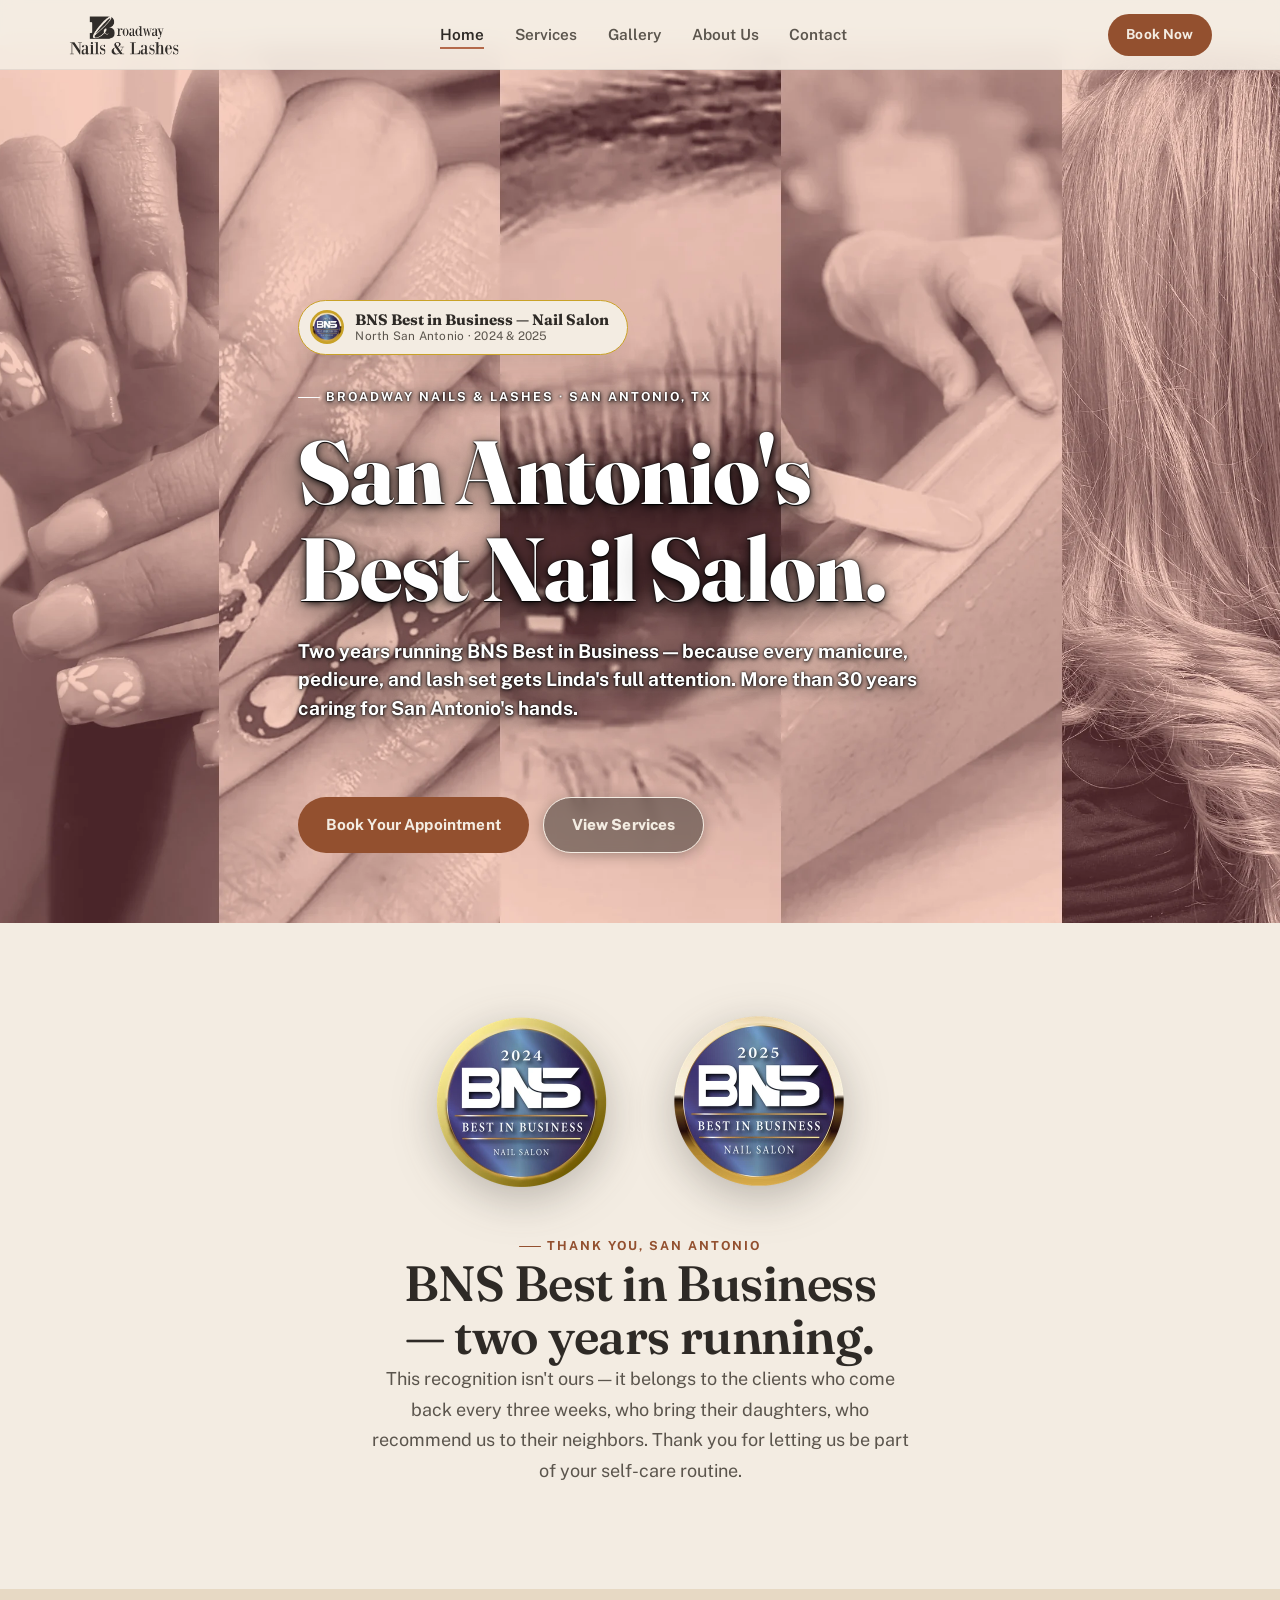
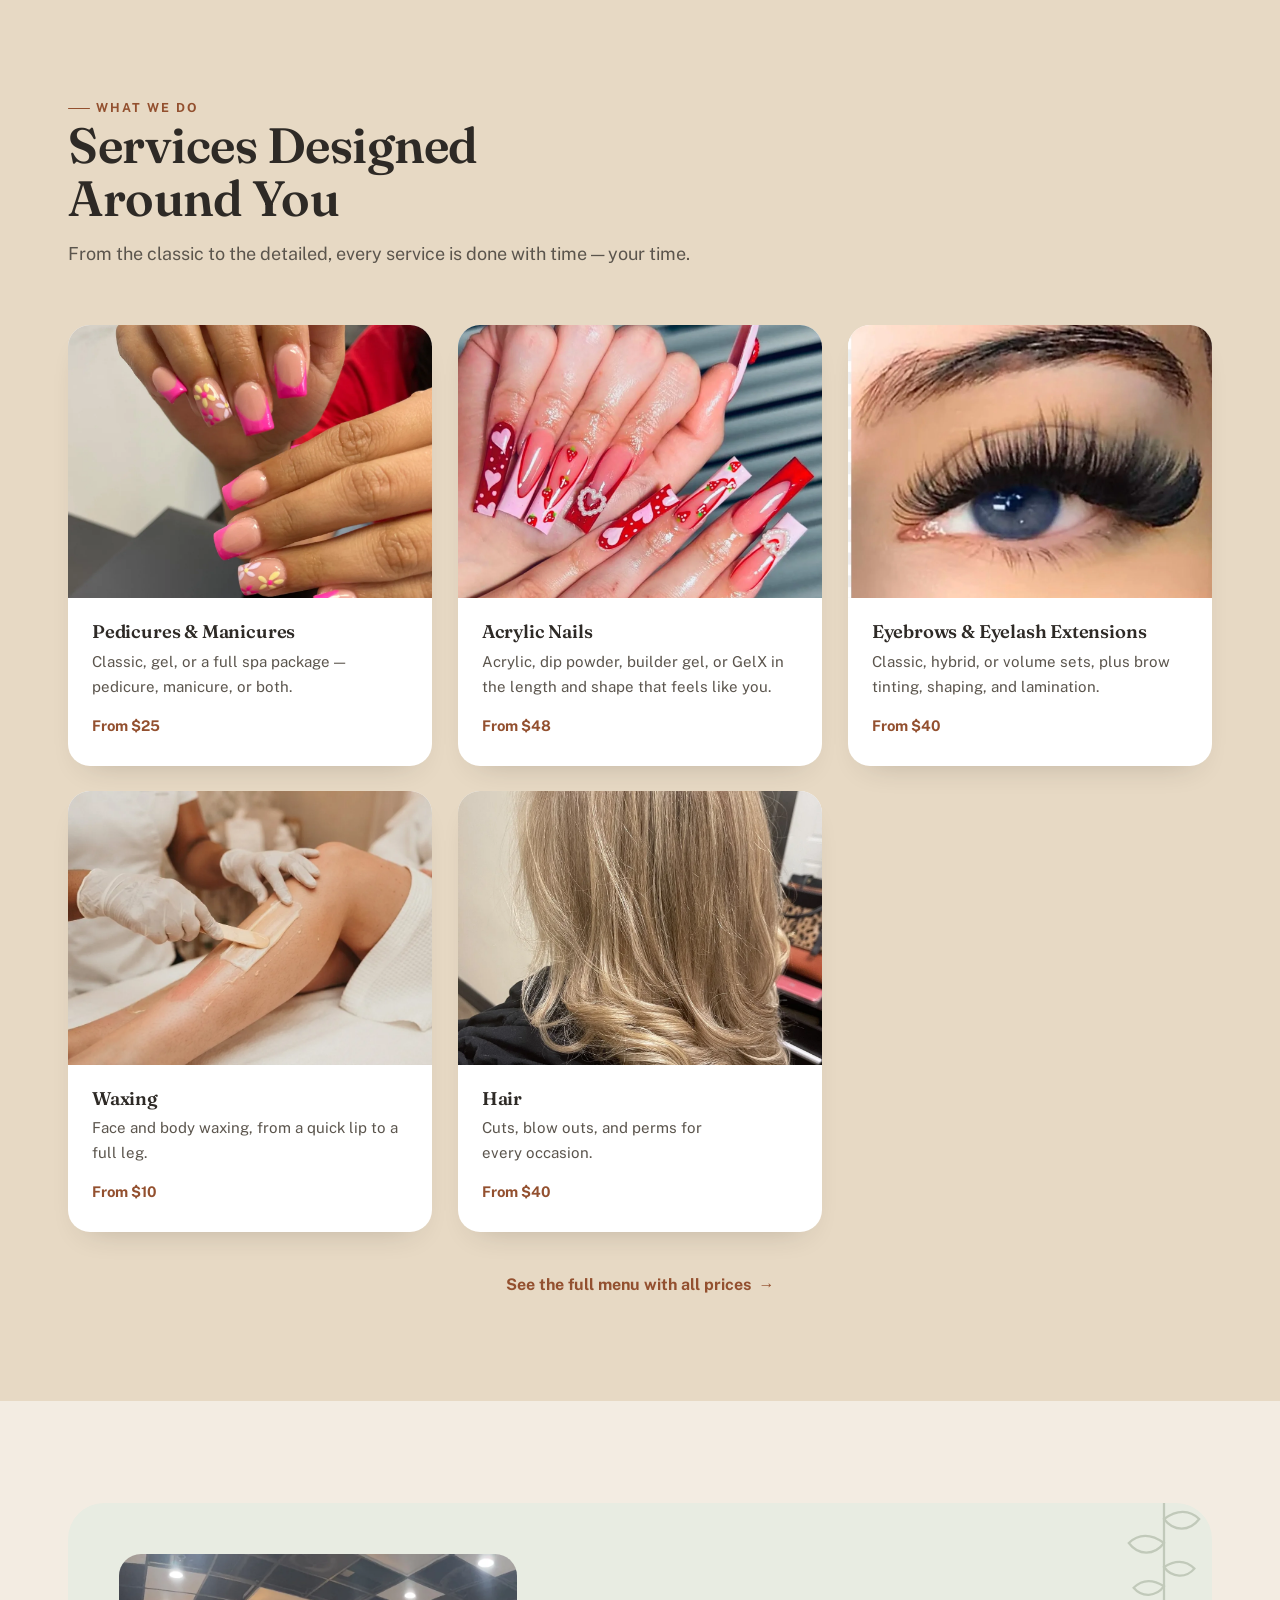
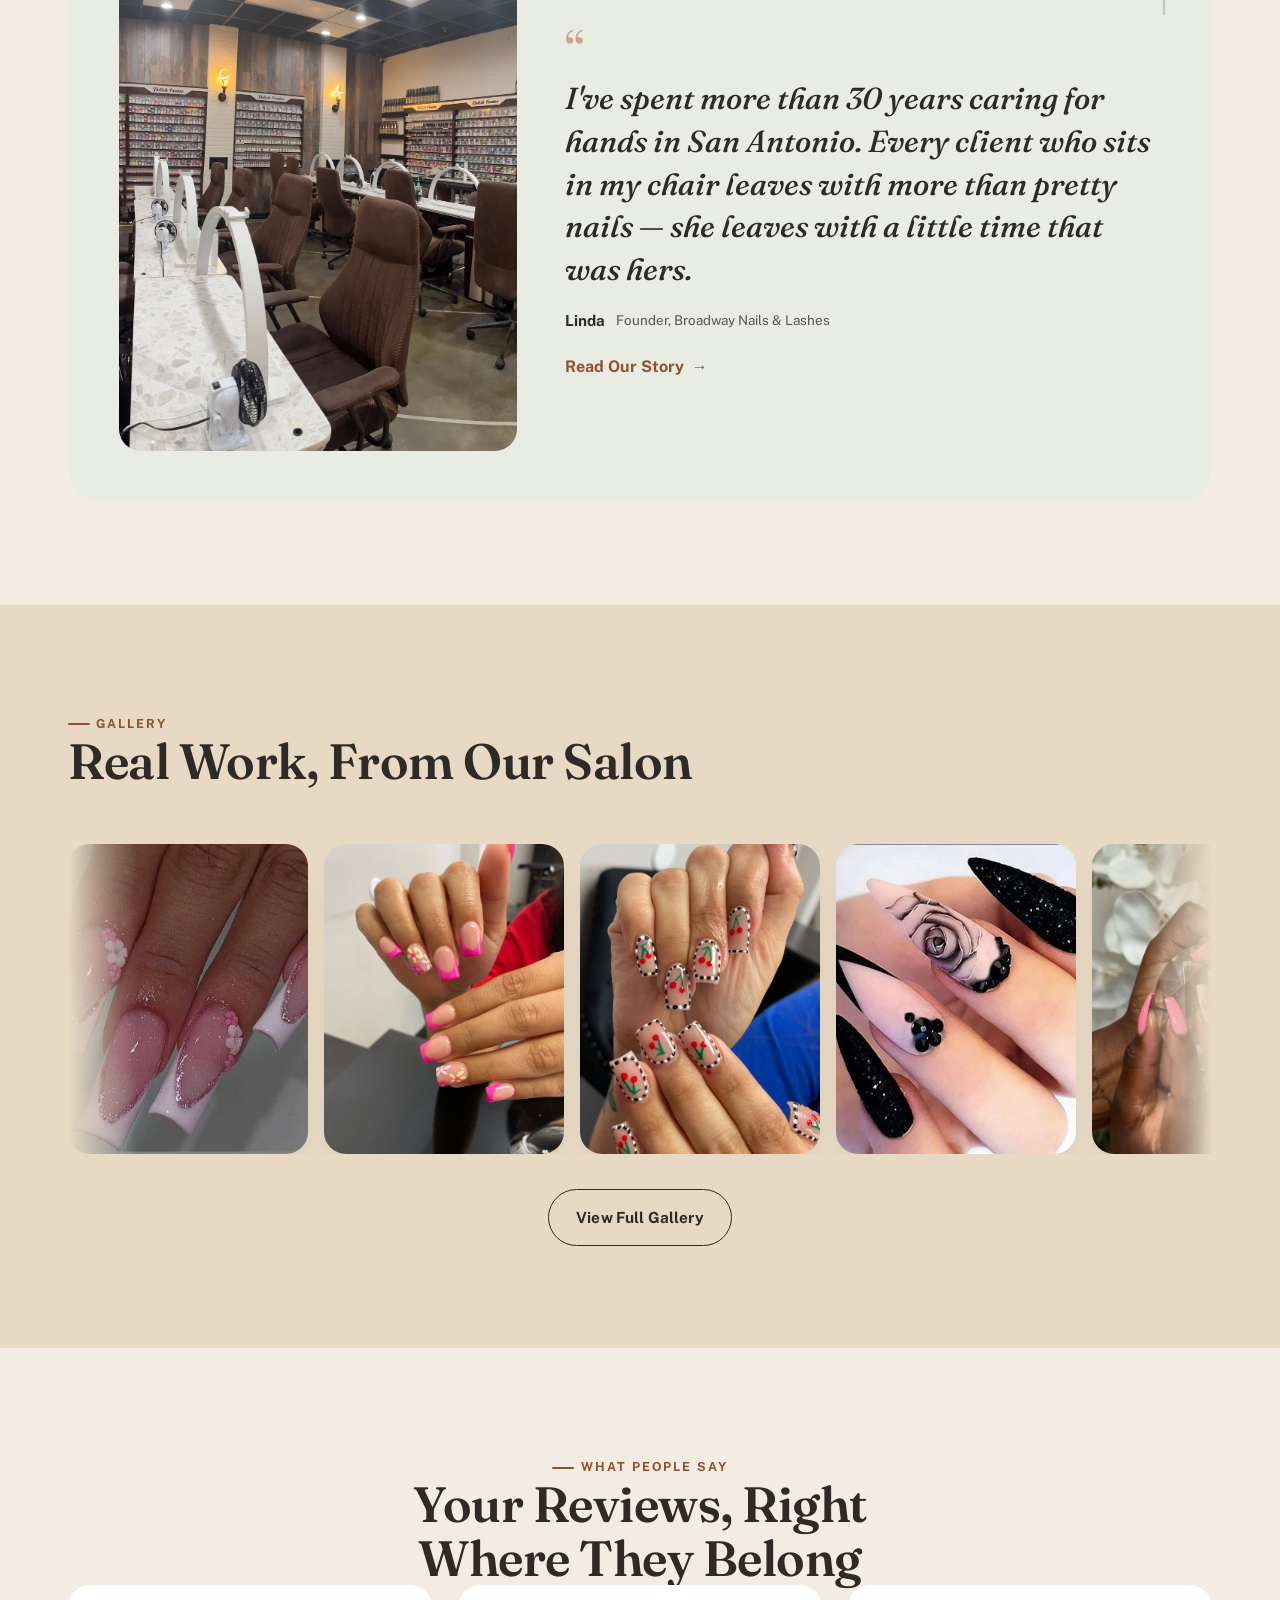
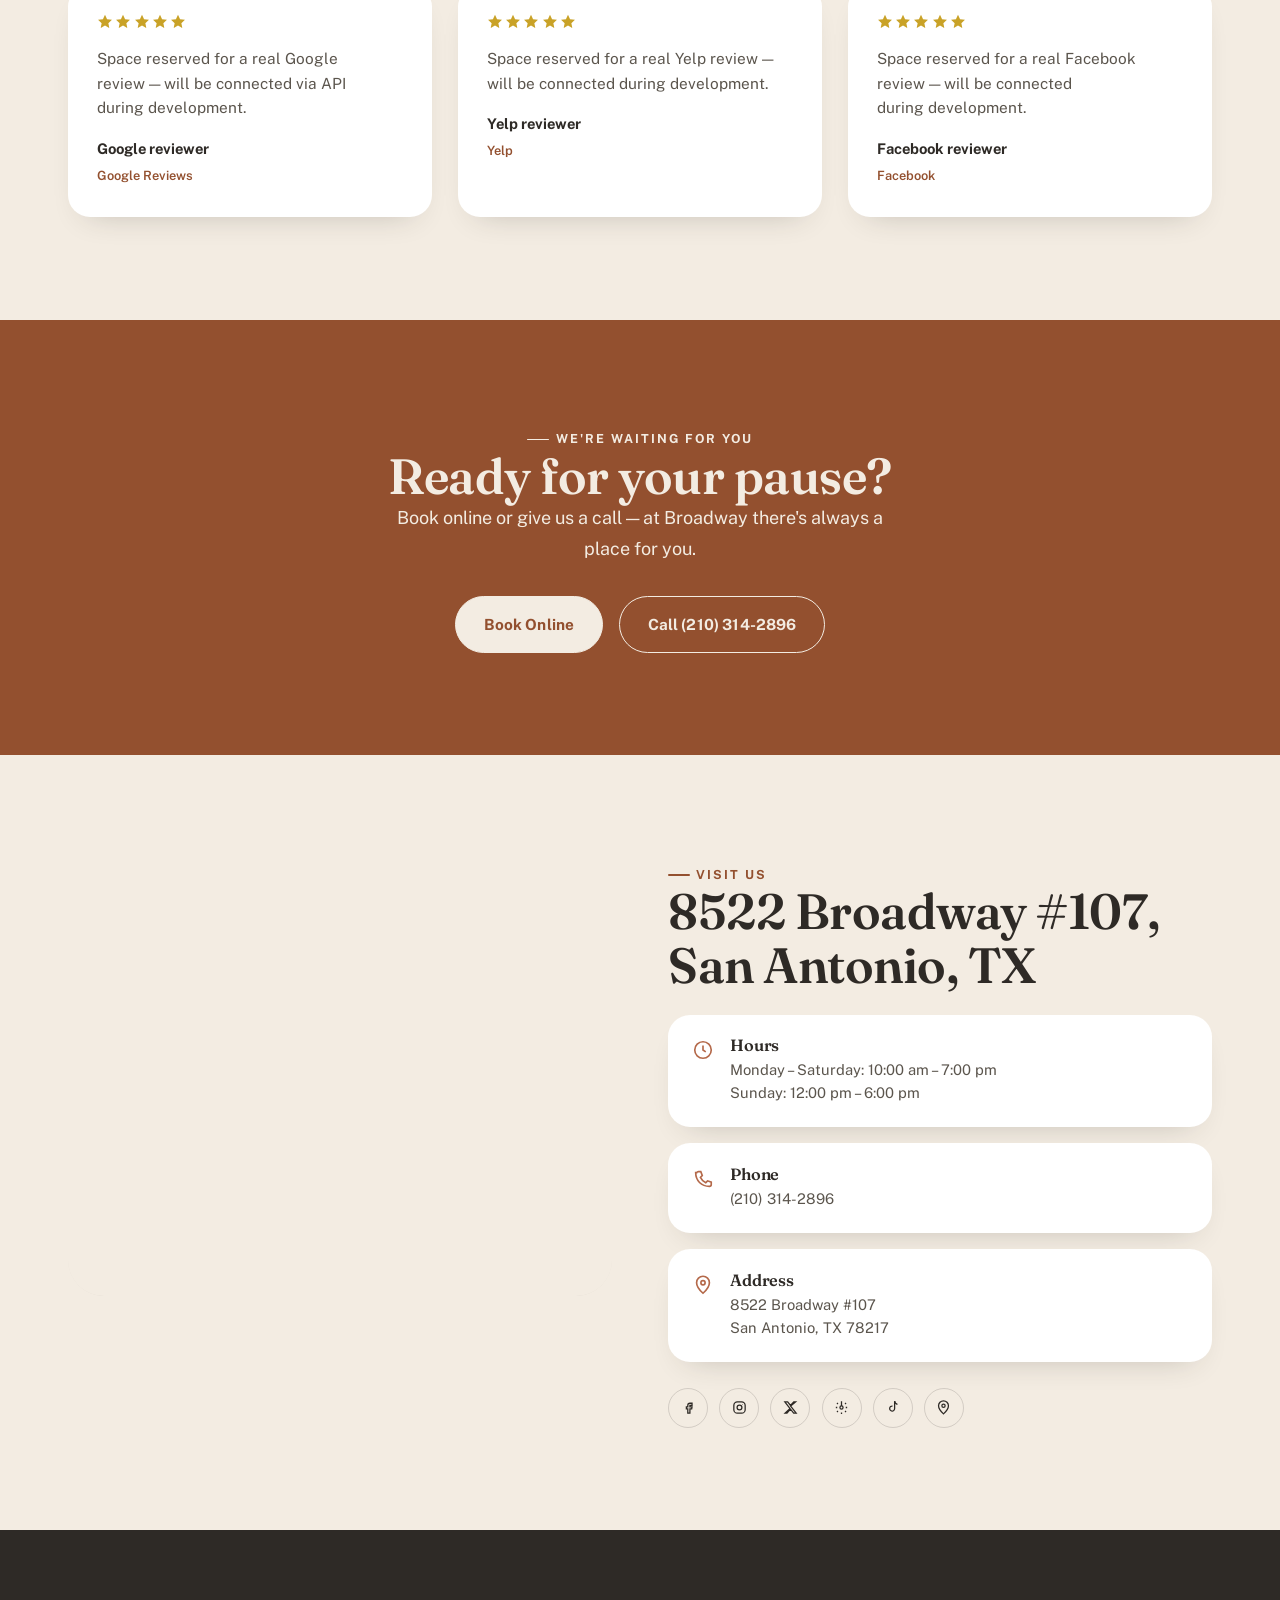
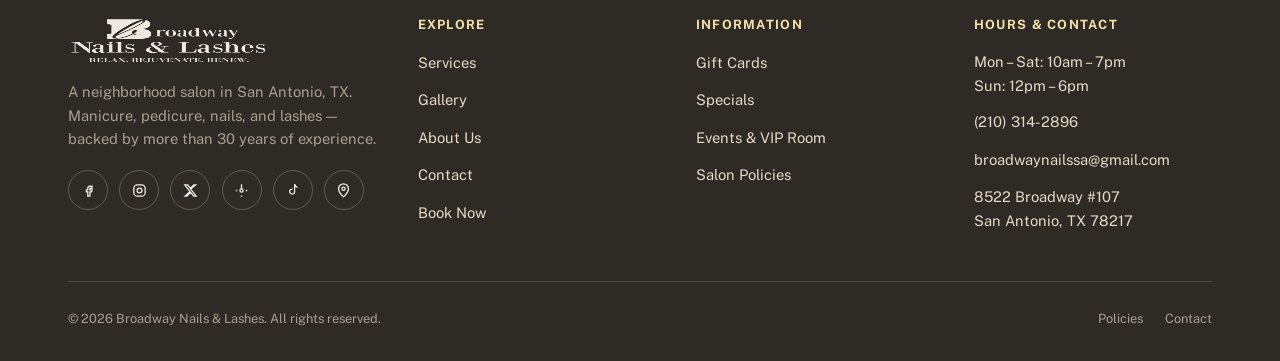
==== commit e0282e3d: "Add files via upload" ====
--- a/index.html
+++ b/index.html
@@ -131,12 +131,6 @@
 <body>
 <a class="skip-link" href="#contenido">Skip to content</a>
 
-<div class="site-video-bg" aria-hidden="true">
-  <video autoplay muted loop playsinline webkit-playsinline preload="auto">
-    <source src="assets/video/hero-bg-nail-art.mp4" type="video/mp4">
-  </video>
-</div>
-
 <header class="site-header">
   <div class="container header-inner">
     <a class="brand" href="index.html" aria-label="Broadway Nails & Lashes — home">
--- a/styles.css
+++ b/styles.css
@@ -92,10 +92,6 @@
   text-rendering: optimizeLegibility;
   overflow-x: clip;
   overscroll-behavior-y: none;
-  /* Halo claro para que el texto siga leyéndose bien sobre el video de fondo,
-     sin necesitar un velo pesado que le quite nitidez al video. Inofensivo
-     sobre tarjetas/botones opacos — ahí es casi imperceptible. */
-  text-shadow: 0 0 2px rgba(243,236,226,1), 0 1px 4px rgba(243,236,226,.98), 0 2px 14px rgba(243,236,226,.95), 0 4px 32px rgba(243,236,226,.9);
 }
 
 img, svg, video { display: block; max-width: 100%; }
@@ -126,22 +122,6 @@
 }
 .skip-link:focus { top: 1rem; }
 
-/* Fondo de video fijo para todo el sitio: queda detrás de cada página mientras
-   el contenido se desplaza encima (las secciones sin fondo propio lo dejan ver). */
-.site-video-bg {
-  position: fixed; inset: 0; z-index: -1;
-  overflow: hidden; background: var(--crema); pointer-events: none;
-}
-.site-video-bg video { width: 100%; height: 100%; object-fit: cover; object-position: center 42%; }
-.site-video-bg::before {
-  content: ""; position: absolute; inset: 0;
-  background: linear-gradient(to bottom, rgba(243,236,226,.3), rgba(243,236,226,.12) 30%, rgba(243,236,226,.16) 70%, rgba(243,236,226,.34));
-}
-@media (prefers-reduced-motion: reduce) {
-  .site-video-bg video { display: none; }
-  .site-video-bg { background: var(--crema); }
-}
-
 .container { width: 100%; max-width: var(--container); margin-inline: auto; padding-inline: var(--gutter); }
 .container-narrow { width: 100%; max-width: var(--container-narrow); margin-inline: auto; padding-inline: var(--gutter); }
 
@@ -160,26 +140,14 @@
 }
 
 .section { padding-block: var(--section-pad); position: relative; }
-.section--alt { background: rgba(231,217,196,.16); }
-.section--carbon { background: rgba(46,42,38,.82); backdrop-filter: blur(10px); -webkit-backdrop-filter: blur(10px); color: var(--crema); }
+.section--alt { background: var(--crema-dark); }
+.section--carbon { background: var(--carbon); color: var(--crema); }
 .section--carbon h1, .section--carbon h2, .section--carbon h3 { color: var(--crema); }
-.section--terracota { background: rgba(147,80,47,.8); backdrop-filter: blur(10px); -webkit-backdrop-filter: blur(10px); color: var(--crema); }
+.section--terracota { background: var(--terracota-dark); color: var(--crema); }
 .section--terracota h1, .section--terracota h2, .section--terracota h3 { color: var(--crema); }
 
 .section-head { max-width: 640px; margin-bottom: clamp(2rem, 5vw, 3.5rem); }
 .section-head--center { max-width: 640px; margin-inline: auto; text-align: center; }
-/* Texto que se apoya directo sobre el video: blanco/crema con sombra oscura,
-   para que se despegue tanto en las partes claras como oscuras del video. */
-.section-head .eyebrow, .section-head--center .eyebrow {
-  color: var(--crema); text-shadow: 0 1px 3px rgba(0,0,0,.9), 0 2px 14px rgba(0,0,0,.75);
-}
-.section-head h1, .section-head h2, .section-head h3, .section-head h4,
-.section-head--center h1, .section-head--center h2, .section-head--center h3, .section-head--center h4 {
-  color: var(--white); text-shadow: 0 2px 6px rgba(0,0,0,.9), 0 6px 30px rgba(0,0,0,.75), 0 1px 1px rgba(0,0,0,.95);
-}
-.section-head p, .section-head--center p {
-  color: var(--crema); text-shadow: 0 1px 3px rgba(0,0,0,.9), 0 2px 16px rgba(0,0,0,.75);
-}
 
 /* =============================================================
    4. Tipografía
@@ -188,10 +156,10 @@
 .h2 { font-size: clamp(2rem, 4vw, 3.1rem); }
 .h3 { font-size: clamp(1.4rem, 2.4vw, 1.9rem); }
 .lede {
-  font-family: var(--display); font-weight: 500; font-style: italic;
-  font-size: clamp(1.15rem, 2vw, 1.5rem); color: var(--carbon); line-height: 1.5;
-}
-.body-l { font-size: 1.125rem; line-height: 1.7; color: var(--carbon); font-weight: 600; }
+  font-family: var(--display); font-weight: 400; font-style: italic;
+  font-size: clamp(1.15rem, 2vw, 1.5rem); color: var(--text-soft); line-height: 1.5;
+}
+.body-l { font-size: 1.125rem; line-height: 1.7; color: var(--text-soft); }
 
 /* =============================================================
    5. Componentes
@@ -225,7 +193,7 @@
 /* --- Header / Nav --- */
 .site-header {
   position: sticky; top: 0; z-index: 100;
-  background: rgba(243, 236, 226, .38);
+  background: rgba(243, 236, 226, .92);
   backdrop-filter: blur(10px) saturate(140%);
   -webkit-backdrop-filter: blur(10px) saturate(140%);
   border-bottom: 1px solid rgba(46,42,38,.08);
@@ -342,7 +310,7 @@
 
 /* --- Tarjeta genérica --- */
 .card {
-  background: rgba(255,255,255,.78); backdrop-filter: blur(10px); -webkit-backdrop-filter: blur(10px);
+  background: var(--white);
   border-radius: var(--radius-m);
   box-shadow: var(--shadow-card);
   overflow: hidden;
@@ -353,7 +321,7 @@
 /* --- Servicio card --- */
 .service-card {
   display: flex; flex-direction: column; height: 100%;
-  background: rgba(255,255,255,.78); backdrop-filter: blur(10px); -webkit-backdrop-filter: blur(10px);
+  background: var(--white);
   border-radius: var(--radius-m);
   overflow: hidden; box-shadow: var(--shadow-card);
   transition: transform .45s var(--ease-out), box-shadow .45s var(--ease-out);
@@ -372,7 +340,7 @@
 .linda-quote {
   display: grid; gap: clamp(1.5rem, 4vw, 3rem);
   align-items: center;
-  background: rgba(232,236,226,.72); backdrop-filter: blur(12px); -webkit-backdrop-filter: blur(12px);
+  background: var(--salvia-wash);
   border-radius: var(--radius-l);
   padding: clamp(1.75rem, 4vw, 3.25rem);
   position: relative;
@@ -460,7 +428,7 @@
 .gallery-filter {
   display: flex; flex-direction: column; align-items: center; gap: .7rem;
   padding: .9rem .7rem 1.1rem; border-radius: var(--radius-m);
-  background: rgba(255,255,255,.78); backdrop-filter: blur(10px); -webkit-backdrop-filter: blur(10px);
+  background: var(--white);
   box-shadow: var(--shadow-card);
   border: 2px solid transparent;
   transition: transform .35s var(--ease-out), box-shadow .35s var(--ease-out), border-color .35s var(--ease-out);
@@ -479,14 +447,14 @@
 
 .gallery-empty {
   grid-column: 1 / -1; text-align: center; padding: 3rem 1.5rem;
-  background: rgba(255,255,255,.78); backdrop-filter: blur(10px); -webkit-backdrop-filter: blur(10px);
+  background: var(--white);
   border-radius: var(--radius-m); box-shadow: var(--shadow-card);
   color: var(--text-soft);
 }
 
 /* --- Reseñas --- */
 .review-card {
-  background: rgba(255,255,255,.78); backdrop-filter: blur(10px); -webkit-backdrop-filter: blur(10px);
+  background: var(--white);
   border-radius: var(--radius-m); padding: 1.8rem;
   box-shadow: var(--shadow-card); height: 100%;
   display: flex; flex-direction: column; gap: 1rem;
@@ -503,7 +471,7 @@
 .field { display: flex; flex-direction: column; gap: .5rem; }
 .field label { font-weight: 700; font-size: .86rem; color: var(--carbon); }
 .field input, .field select, .field textarea {
-  background: rgba(255,255,255,.82); backdrop-filter: blur(8px); -webkit-backdrop-filter: blur(8px);
+  background: var(--white);
   border: 1.5px solid var(--crema-deep);
   border-radius: var(--radius-s); padding: .9em 1.05em; font-size: .96rem;
   transition: border-color .3s var(--ease-out), box-shadow .3s var(--ease-out);
@@ -523,7 +491,7 @@
 .contact-form-wrap { position: relative; }
 .form-success {
   text-align: center; padding: clamp(3rem, 8vw, 5rem) 1.5rem;
-  background: rgba(255,255,255,.82); backdrop-filter: blur(10px); -webkit-backdrop-filter: blur(10px);
+  background: var(--white);
   border-radius: var(--radius-m); box-shadow: var(--shadow-card);
 }
 .form-success__icon {
@@ -539,7 +507,7 @@
 /* --- Info tarjetas (horario / dirección / tel) --- */
 .info-card {
   display: flex; gap: 1rem; align-items: flex-start;
-  background: rgba(255,255,255,.78); backdrop-filter: blur(10px); -webkit-backdrop-filter: blur(10px);
+  background: var(--white);
   border-radius: var(--radius-m);
   padding: 1.4rem 1.5rem; box-shadow: var(--shadow-card);
 }
@@ -568,16 +536,21 @@
 }
 /* Foto propia de cada página interna desactivada en esta versión: el video de
    fondo del sitio se deja ver también aquí. */
-.page-hero__bg { display: none; }
+.page-hero__bg { position: absolute; inset: 0; z-index: 0; }
+.page-hero__bg img { width: 100%; height: 100%; object-fit: cover; }
+.page-hero__bg::after {
+  content: ""; position: absolute; inset: 0;
+  background: linear-gradient(180deg, rgba(46,42,38,.55), rgba(180,105,74,.55));
+}
 .page-hero__content { position: relative; z-index: 1; max-width: 720px; }
-.page-hero__content .eyebrow { color: var(--crema); text-shadow: 0 1px 3px rgba(0,0,0,.9), 0 2px 14px rgba(0,0,0,.75); }
-.page-hero__content h1 { color: var(--white); text-shadow: 0 2px 6px rgba(0,0,0,.9), 0 6px 30px rgba(0,0,0,.75), 0 1px 1px rgba(0,0,0,.95); }
-.page-hero__content p { color: var(--crema); text-shadow: 0 1px 3px rgba(0,0,0,.9), 0 2px 16px rgba(0,0,0,.75); }
-.breadcrumb { display: flex; gap: .5rem; align-items: center; font-size: .85rem; color: var(--crema-dark); margin-bottom: 1.2rem; opacity: .85; text-shadow: 0 1px 3px rgba(0,0,0,.85), 0 2px 10px rgba(0,0,0,.65); }
+.page-hero__content .eyebrow { color: var(--oro-light); }
+.page-hero__content h1 { color: var(--crema); }
+.page-hero__content p { color: var(--crema-dark); }
+.breadcrumb { display: flex; gap: .5rem; align-items: center; font-size: .85rem; color: var(--crema-dark); margin-bottom: 1.2rem; opacity: .85; }
 .breadcrumb a:hover { color: var(--white); }
 
 /* --- Footer --- */
-.site-footer { background: rgba(46,42,38,.82); backdrop-filter: blur(10px); -webkit-backdrop-filter: blur(10px); color: var(--crema-dark); padding-block: clamp(3.5rem, 7vw, 5.5rem) 2rem; }
+.site-footer { background: var(--carbon); color: var(--crema-dark); padding-block: clamp(3.5rem, 7vw, 5.5rem) 2rem; }
 .footer-top { display: grid; gap: 2.5rem; padding-bottom: 3rem; border-bottom: 1px solid rgba(243,236,226,.14); }
 .footer-brand img { height: 46px; margin-bottom: 1rem; }
 .footer-brand p { max-width: 320px; font-size: .92rem; line-height: 1.6; color: var(--carbon-faint); }
@@ -609,9 +582,24 @@
 @media (min-width: 540px) {
   .hero { min-height: calc(100svh - 72px); }
 }
-/* Fondo propio del hero desactivado en esta versión: el video de fondo del sitio
-   (.site-video-bg) se deja ver también aquí, así que el hero queda transparente. */
-.hero__bg { display: none; }
+.hero__bg {
+  position: absolute; inset: -3%; z-index: 0; overflow: hidden;
+  transition: transform 1.1s var(--ease-out);
+  will-change: transform;
+}
+.hero__bg img {
+  position: absolute; inset: 0;
+  width: 100%; height: 100%; object-fit: cover; object-position: center 42%;
+  opacity: 0;
+  transition: opacity 1.6s var(--ease-soft);
+}
+.hero__bg img:first-child { opacity: 1; } /* always-visible fallback if JS never runs */
+.hero__bg img.is-active { opacity: 1; z-index: 1; }
+.hero__bg::after {
+  content: "";
+  position: absolute; inset: 0;
+  background: linear-gradient(0deg, rgba(20,17,15,.72) 0%, rgba(20,17,15,.5) 40%, rgba(30,20,18,.32) 68%, rgba(74,38,42,.22) 100%);
+}
 .hero__content { position: relative; z-index: 1; padding-bottom: clamp(2rem, 5vh, 3.5rem); max-width: 780px; }
 .hero__badge { margin-bottom: 1.1rem; }
 .hero .eyebrow { color: var(--white); margin-bottom: .7rem; text-shadow: 0 0 2px rgba(0,0,0,1), 0 1px 4px rgba(0,0,0,.95), 0 2px 16px rgba(0,0,0,.8); }
@@ -773,7 +761,7 @@
 @media (min-width: 1080px) { .treatment-grid { grid-template-columns: repeat(3, 1fr); } }
 
 .treatment-card {
-  background: rgba(255,255,255,.78); backdrop-filter: blur(10px); -webkit-backdrop-filter: blur(10px);
+  background: var(--white);
   border-radius: var(--radius-m); box-shadow: var(--shadow-card);
   padding: 1.6rem 1.6rem 1.8rem; display: flex; flex-direction: column; gap: 1rem;
 }
@@ -827,7 +815,7 @@
 @media (min-width: 860px) { .card-grid { grid-template-columns: repeat(4, 1fr); } }
 
 .mini-card {
-  background: rgba(255,255,255,.78); backdrop-filter: blur(10px); -webkit-backdrop-filter: blur(10px);
+  background: var(--white);
   border-radius: var(--radius-m); box-shadow: var(--shadow-card);
   padding: 1.1rem 1rem 1.2rem; display: flex; flex-direction: column; gap: .7rem;
   transition: transform .3s var(--ease-out), box-shadow .3s var(--ease-out);
@@ -858,7 +846,7 @@
 .price-list--compact .price-row { padding-block: .8rem; }
 
 .services-note {
-  background: rgba(243,236,226,.78); backdrop-filter: blur(8px); -webkit-backdrop-filter: blur(8px);
+  background: var(--crema);
   border-radius: var(--radius-m); padding: 1.3rem 1.6rem;
   font-size: 1.02rem; color: var(--carbon); line-height: 1.65;
 }
